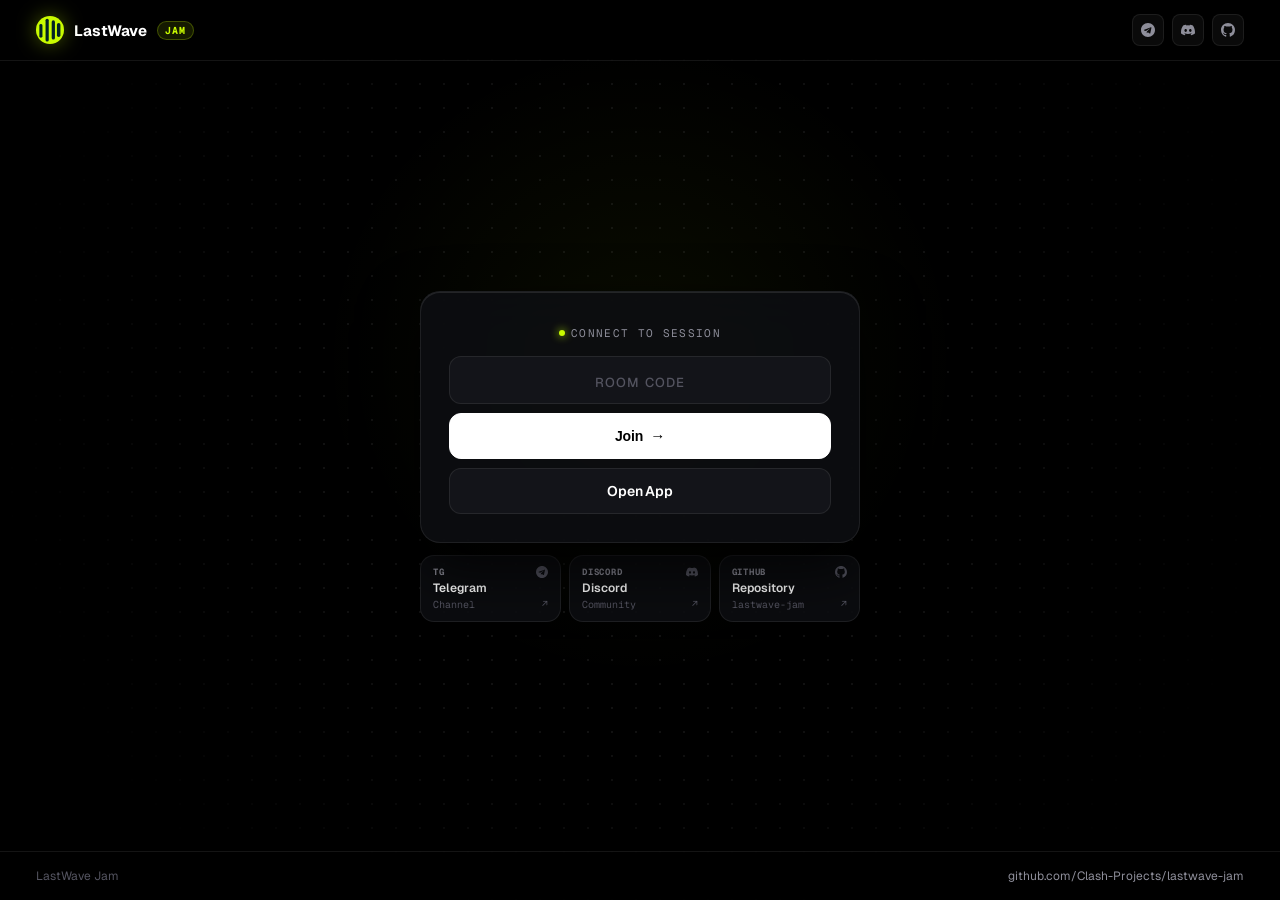
==== web/index.html @ 69519746 "feat: initial release of LastWave Jam sync & chat server" ====
<!DOCTYPE html>
<html lang="en">
<head>
  <meta charset="UTF-8">
  <meta name="viewport" content="width=device-width, initial-scale=1.0, viewport-fit=cover">
  <title>LastWave Jam</title>
  <link rel="preconnect" href="https://fonts.googleapis.com">
  <link rel="preconnect" href="https://fonts.gstatic.com" crossorigin>
  <link href="https://fonts.googleapis.com/css2?family=Geist+Mono:wght@500;600;700&family=Geist:wght@400;500;600;700&display=swap" rel="stylesheet">
  <style>
    :root {
      --bg: #000000;
      --card-bg: rgba(14, 15, 18, 0.85);
      --card-inner: rgba(22, 23, 28, 0.85);
      --border: rgba(255, 255, 255, 0.08);
      --border-hover: rgba(255, 255, 255, 0.24);
      --text: #ffffff;
      --text-muted: #8e8e9a;
      --text-sub: #545460;
      --accent-lime: #C9FB00;
      --accent-lime-dark: #012226;
      --font-sans: 'Geist', -apple-system, BlinkMacSystemFont, 'Segoe UI', Roboto, sans-serif;
      --font-mono: 'Geist Mono', ui-monospace, monospace;
    }

    *, *::before, *::after {
      box-sizing: border-box;
      margin: 0;
      padding: 0;
    }

    html {
      width: 100%;
      height: 100%;
      background-color: var(--bg);
    }

    body {
      width: 100%;
      height: 100%;
      min-height: 100dvh;
      background-color: var(--bg);
      color: var(--text);
      font-family: var(--font-sans);
      -webkit-font-smoothing: antialiased;
      display: flex;
      flex-direction: column;
      justify-content: space-between;
      position: relative;
      overflow-x: hidden;
      overflow-y: auto;
    }

    /* Ambient background grid & glow */
    .bg-mesh {
      position: fixed;
      top: 40%;
      left: 50%;
      transform: translate(-50%, -50%);
      width: clamp(340px, 70vw, 750px);
      height: clamp(340px, 70vw, 750px);
      background: radial-gradient(circle, rgba(201, 251, 0, 0.05) 0%, transparent 60%);
      pointer-events: none;
      z-index: 0;
    }

    .bg-grid {
      position: fixed;
      inset: 0;
      background-image: radial-gradient(rgba(255, 255, 255, 0.065) 1px, transparent 1px);
      background-size: 24px 24px;
      mask-image: radial-gradient(circle at 50% 45%, black 40%, transparent 80%);
      pointer-events: none;
      z-index: 0;
    }

    /* Full-Bleed Edge-to-Edge Navbar */
    .navbar-bleed {
      width: 100%;
      border-bottom: 1px solid var(--border);
      position: relative;
      z-index: 20;
      background: rgba(0, 0, 0, 0.6);
      backdrop-filter: blur(12px);
      -webkit-backdrop-filter: blur(12px);
      flex-shrink: 0;
    }

    .navbar-inner {
      width: 100%;
      max-width: 1280px;
      margin: 0 auto;
      height: 60px;
      padding: 0 clamp(16px, 4vw, 36px);
      display: flex;
      align-items: center;
      justify-content: space-between;
    }

    .nav-brand {
      display: flex;
      align-items: center;
      gap: 10px;
      text-decoration: none;
      color: #ffffff;
      user-select: none;
    }

    .brand-logo {
      width: 28px;
      height: 28px;
      display: block;
      filter: drop-shadow(0 0 10px rgba(201, 251, 0, 0.35));
    }

    .brand-title {
      font-size: 15px;
      font-weight: 700;
      letter-spacing: -0.01em;
      color: #ffffff;
    }

    .brand-pill {
      font-family: var(--font-mono);
      font-size: 10px;
      font-weight: 700;
      letter-spacing: 0.1em;
      text-transform: uppercase;
      padding: 2px 7px;
      border-radius: 9999px;
      background: rgba(201, 251, 0, 0.1);
      border: 1px solid rgba(201, 251, 0, 0.25);
      color: var(--accent-lime);
    }

    .nav-socials {
      display: flex;
      align-items: center;
      gap: 8px;
    }

    .social-btn {
      width: 32px;
      height: 32px;
      border-radius: 8px;
      background: rgba(255, 255, 255, 0.04);
      border: 1px solid var(--border);
      color: var(--text-muted);
      display: flex;
      align-items: center;
      justify-content: center;
      text-decoration: none;
      transition: all 150ms ease;
    }

    .social-btn:hover {
      background: rgba(255, 255, 255, 0.1);
      border-color: var(--border-hover);
      color: #ffffff;
      transform: translateY(-1px);
    }

    .social-btn svg {
      width: 14px;
      height: 14px;
      fill: currentColor;
    }

    /* Main Stage (Centered between Navbar and Footer) */
    .stage {
      position: relative;
      z-index: 10;
      width: 100%;
      flex: 1;
      display: flex;
      flex-direction: column;
      align-items: center;
      justify-content: center;
      padding: clamp(16px, 3vh, 32px) clamp(16px, 4vw, 36px);
      min-height: 0;
    }

    .stage-box {
      width: 100%;
      max-width: 440px;
      display: flex;
      flex-direction: column;
      align-items: center;
      gap: 12px;
    }

    /* Main Interaction Card */
    .card {
      width: 100%;
      background: var(--card-bg);
      border: 1px solid var(--border);
      border-radius: 20px;
      padding: clamp(20px, 4vw, 28px);
      box-shadow: 
        0 24px 60px rgba(0, 0, 0, 0.8),
        inset 0 1px 0 rgba(255, 255, 255, 0.1);
      backdrop-filter: blur(24px);
      -webkit-backdrop-filter: blur(24px);
      display: flex;
      flex-direction: column;
      align-items: center;
      text-align: center;
      animation: appear 180ms cubic-bezier(0.16, 1, 0.3, 1);
    }

    @keyframes appear {
      from { opacity: 0; transform: scale(0.98); }
      to { opacity: 1; transform: scale(1); }
    }

    .card-header-badge {
      display: inline-flex;
      align-items: center;
      gap: 6px;
      font-family: var(--font-mono);
      font-size: 11px;
      letter-spacing: 0.12em;
      text-transform: uppercase;
      color: var(--text-muted);
      margin-bottom: 16px;
    }

    .pulse-dot {
      width: 6px;
      height: 6px;
      border-radius: 50%;
      background: var(--accent-lime);
      box-shadow: 0 0 8px var(--accent-lime);
      animation: pulse 2s infinite ease-in-out;
    }

    @keyframes pulse {
      0%, 100% { opacity: 1; transform: scale(1); }
      50% { opacity: 0.4; transform: scale(0.8); }
    }

    /* Room Code Box */
    .code-box {
      width: 100%;
      background: var(--card-inner);
      border: 1px solid var(--border);
      border-radius: 14px;
      padding: 14px 18px;
      margin-bottom: 16px;
      display: flex;
      flex-direction: column;
      align-items: center;
      gap: 3px;
      cursor: pointer;
      user-select: none;
      transition: all 160ms cubic-bezier(0.16, 1, 0.3, 1);
    }

    .code-box:hover {
      border-color: var(--border-hover);
      background: rgba(30, 31, 38, 0.95);
      transform: translateY(-1px);
    }

    .code-box:active {
      transform: translateY(0);
    }

    .code-val {
      font-family: var(--font-mono);
      font-size: clamp(32px, 8vw, 40px);
      font-weight: 700;
      letter-spacing: 0.2em;
      color: #ffffff;
      padding-left: 0.2em;
      line-height: 1;
      text-shadow: 0 0 24px rgba(255, 255, 255, 0.25);
    }

    .code-hint {
      font-family: var(--font-mono);
      font-size: 11px;
      color: var(--text-sub);
      display: flex;
      align-items: center;
      gap: 4px;
      margin-top: 3px;
      transition: color 150ms ease;
    }

    .code-box:hover .code-hint {
      color: var(--text-muted);
    }

    /* Buttons */
    .btn-stack {
      width: 100%;
      display: flex;
      flex-direction: column;
      gap: 9px;
    }

    .btn {
      width: 100%;
      height: 46px;
      border-radius: 12px;
      font-size: 14px;
      font-weight: 600;
      letter-spacing: -0.01em;
      display: flex;
      align-items: center;
      justify-content: center;
      gap: 7px;
      text-decoration: none;
      cursor: pointer;
      border: 1px solid transparent;
      outline: none;
      transition: all 160ms cubic-bezier(0.16, 1, 0.3, 1);
    }

    .btn-primary {
      background: #ffffff;
      color: #000000;
      border-color: #ffffff;
    }

    .btn-primary:hover {
      background: #ebebeb;
      box-shadow: 0 6px 20px rgba(255, 255, 255, 0.16);
      transform: translateY(-1px);
    }

    .btn-primary:active {
      transform: translateY(0);
    }

    .btn-secondary {
      background: var(--card-inner);
      color: #ffffff;
      border-color: var(--border);
    }

    .btn-secondary:hover {
      border-color: var(--border-hover);
      background: rgba(30, 31, 38, 0.95);
    }

    /* Manual Input Form */
    .input-code {
      width: 100%;
      height: 48px;
      background: var(--card-inner);
      border: 1px solid var(--border);
      border-radius: 12px;
      color: #ffffff;
      font-family: var(--font-mono);
      font-size: 20px;
      font-weight: 700;
      letter-spacing: 0.18em;
      text-align: center;
      text-transform: uppercase;
      outline: none;
      transition: all 160ms ease;
    }

    .input-code:focus {
      border-color: #ffffff;
      box-shadow: 0 0 0 1px #ffffff;
    }

    .input-code::placeholder {
      font-family: var(--font-sans);
      font-size: 13px;
      font-weight: 500;
      letter-spacing: 0.08em;
      color: var(--text-sub);
      text-transform: uppercase;
    }

    /* Community Dock (Matching exact 440px width) */
    .community-dock {
      width: 100%;
      display: grid;
      grid-template-columns: repeat(3, 1fr);
      gap: 8px;
    }

    .dock-card {
      background: var(--card-bg);
      border: 1px solid var(--border);
      border-radius: 14px;
      padding: 10px 12px;
      display: flex;
      flex-direction: column;
      gap: 2px;
      text-decoration: none;
      color: inherit;
      transition: all 160ms cubic-bezier(0.16, 1, 0.3, 1);
    }

    .dock-card:hover {
      border-color: var(--border-hover);
      background: rgba(22, 23, 28, 0.95);
      transform: translateY(-1px);
    }

    .dock-top {
      display: flex;
      align-items: center;
      justify-content: space-between;
    }

    .dock-tag {
      font-family: var(--font-mono);
      font-size: 9px;
      font-weight: 700;
      letter-spacing: 0.08em;
      color: var(--text-muted);
      text-transform: uppercase;
    }

    .dock-icon {
      width: 12px;
      height: 12px;
      fill: var(--text-sub);
      transition: fill 150ms ease;
    }

    .dock-card:hover .dock-icon {
      fill: #ffffff;
    }

    .dock-label {
      font-size: 12px;
      font-weight: 600;
      color: #ffffff;
      white-space: nowrap;
      overflow: hidden;
      text-overflow: ellipsis;
    }

    .dock-sub {
      font-family: var(--font-mono);
      font-size: 10px;
      color: var(--text-sub);
      display: flex;
      align-items: center;
      justify-content: space-between;
    }

    .dock-card:hover .dock-sub {
      color: var(--text-muted);
    }

    /* Full-Bleed Edge-to-Edge Footer */
    .footer-bleed {
      width: 100%;
      border-top: 1px solid var(--border);
      position: relative;
      z-index: 20;
      background: rgba(0, 0, 0, 0.6);
      backdrop-filter: blur(12px);
      -webkit-backdrop-filter: blur(12px);
      flex-shrink: 0;
    }

    .footer-inner {
      width: 100%;
      max-width: 1280px;
      margin: 0 auto;
      height: 48px;
      padding: 0 clamp(16px, 4vw, 36px);
      display: flex;
      align-items: center;
      justify-content: space-between;
      font-size: 12px;
      color: var(--text-sub);
    }

    .footer-inner a {
      color: var(--text-muted);
      text-decoration: none;
      transition: color 150ms ease;
    }

    .footer-inner a:hover {
      color: #ffffff;
    }

    /* Minimalist Toast */
    .toast {
      position: fixed;
      bottom: clamp(16px, 4vh, 28px);
      left: 50%;
      transform: translateX(-50%);
      background: #ffffff;
      color: #000000;
      font-size: 13px;
      font-weight: 600;
      padding: 8px 18px;
      border-radius: 9999px;
      box-shadow: 0 10px 30px rgba(0, 0, 0, 0.85);
      z-index: 100;
      pointer-events: none;
      transition: opacity 160ms ease, transform 160ms ease;
    }

    .toast.hidden {
      opacity: 0;
      transform: translate(-50%, 8px);
    }

    .hidden {
      display: none !important;
    }

    @media (max-width: 440px) {
      .navbar-inner, .footer-inner {
        padding: 0 14px;
      }
      .stage {
        padding: 16px 12px;
      }
      .dock-sub span:first-child {
        display: none;
      }
    }
  </style>
</head>
<body>
  <div class="bg-mesh"></div>
  <div class="bg-grid"></div>

  <!-- Full-bleed Edge-to-Edge Navbar -->
  <header class="navbar-bleed">
    <div class="navbar-inner">
      <a href="/" class="nav-brand">
        <svg class="brand-logo" viewBox="0 0 108 108" fill="none" xmlns="http://www.w3.org/2000/svg">
          <circle cx="54" cy="54" r="54" fill="#C9FB00"/>
          <path fill="#012226" d="M12.92,36.47 A5.99,5.99 0 0 1 24.89,36.47 L24.89,78.39 A5.99,5.99 0 0 1 12.92,78.39 Z" />
          <path fill="#012226" d="M36.86,16.58 A6.14,6.14 0 0 1 49.15,16.58 L49.15,92.58 A6.14,6.14 0 0 1 36.86,92.58 Z" />
          <path fill="#012226" d="M60.54,23.12 A6.25,6.25 0 0 1 73.04,23.12 L73.04,84.82 A6.25,6.25 0 0 1 60.54,84.82 Z" />
          <path fill="#012226" d="M80.74,33.72 A6.72,6.72 0 0 1 94.18,33.72 L94.18,74.17 A6.72,6.72 0 0 1 80.74,74.17 Z" />
        </svg>
        <span class="brand-title">LastWave</span>
        <span class="brand-pill">JAM</span>
      </a>

      <div class="nav-socials">
        <a 
          href="https://t.me/clashprojects" 
          target="_blank" 
          rel="noopener noreferrer" 
          class="social-btn" 
          title="Telegram Channel"
        >
          <svg viewBox="0 0 24 24">
            <path d="M12 0C5.373 0 0 5.373 0 12s5.373 12 12 12 12-5.373 12-12S18.627 0 12 0zm5.894 8.221l-1.97 9.28c-.145.658-.537.818-1.084.508l-3-2.21-1.446 1.394c-.16.16-.295.295-.605.295l.213-3.053 5.56-5.023c.242-.213-.054-.333-.373-.121l-6.871 4.326-2.962-.924c-.643-.204-.657-.643.136-.953l11.57-4.461c.537-.194 1.006.131.832.942z"/>
          </svg>
        </a>

        <a 
          href="https://discord.gg/TMCEPSUNk2" 
          target="_blank" 
          rel="noopener noreferrer" 
          class="social-btn" 
          title="Discord Community"
        >
          <svg viewBox="0 0 24 24">
            <path d="M20.317 4.37a19.791 19.791 0 0 0-4.885-1.515.074.074 0 0 0-.079.037c-.21.375-.444.864-.608 1.25a18.27 18.27 0 0 0-5.487 0 12.64 12.64 0 0 0-.617-1.25.077.077 0 0 0-.079-.037A19.736 19.736 0 0 0 3.677 4.37a.07.07 0 0 0-.032.027C.533 9.046-.32 13.58.099 18.057a.082.082 0 0 0 .031.057 19.9 19.9 0 0 0 5.993 3.03.078.078 0 0 0 .084-.028c.462-.63.874-1.295 1.226-1.994.021-.041.001-.09-.041-.106a13.107 13.107 0 0 1-1.872-.892.077.077 0 0 1-.008-.128 10.2 10.2 0 0 0 .372-.292.074.074 0 0 1 .077-.01c3.929 1.793 8.18 1.793 12.061 0a.074.074 0 0 1 .078.01c.12.098.246.198.373.292a.077.077 0 0 1-.006.127 12.299 12.299 0 0 1-1.873.894.077.077 0 0 0-.041.107c.36.698.772 1.362 1.225 1.993a.076.076 0 0 0 .084.028 19.839 19.839 0 0 0 6.002-3.03.077.077 0 0 0 .032-.054c.5-5.177-.838-9.674-3.549-13.66a.061.061 0 0 0-.031-.028zM8.02 15.33c-1.183 0-2.157-1.085-2.157-2.419 0-1.333.956-2.419 2.157-2.419 1.21 0 2.176 1.096 2.157 2.42 0 1.333-.956 2.418-2.157 2.418zm7.975 0c-1.183 0-2.157-1.085-2.157-2.419 0-1.333.955-2.419 2.157-2.419 1.21 0 2.176 1.096 2.157 2.42 0 1.333-.946 2.418-2.157 2.418z"/>
          </svg>
        </a>

        <a 
          href="https://github.com/Clash-Projects/lastwave-jam" 
          target="_blank" 
          rel="noopener noreferrer" 
          class="social-btn" 
          title="GitHub Repository"
        >
          <svg viewBox="0 0 24 24">
            <path d="M12 0C5.37 0 0 5.37 0 12c0 5.31 3.435 9.795 8.205 11.385.6.105.825-.255.825-.57 0-.285-.015-1.23-.015-2.235-3.015.555-3.795-.735-4.035-1.41-.135-.345-.72-1.41-1.23-1.695-.42-.225-1.02-.78-.015-.795.945-.015 1.62.87 1.845 1.23 1.08 1.815 2.805 1.305 3.495.99.105-.78.42-1.305.765-1.605-2.67-.3-5.46-1.335-5.46-5.925 0-1.305.465-2.385 1.23-3.225-.12-.3-.54-1.53.12-3.18 0 0 1.005-.315 3.3 1.23.96-.27 1.98-.405 3-.405s2.04.135 3 .405c2.295-1.56 3.3-1.23 3.3-1.23.66 1.65.24 2.88.12 3.18.765.84 1.23 1.905 1.23 3.225 0 4.605-2.805 5.625-5.475 5.925.435.375.81 1.095.81 2.22 0 1.605-.015 2.895-.015 3.3 0 .315.225.69.825.57A12.02 12.02 0 0024 12c0-6.63-5.37-12-12-12z"/>
          </svg>
        </a>
      </div>
    </div>
  </header>

  <!-- Centered Stage Box -->
  <main class="stage">
    <div class="stage-box">
      <!-- Interaction Card -->
      <div class="card">
        <!-- State 1: Invite with Room Code (?code=...) -->
        <div id="invite-view" class="hidden" style="width: 100%;">
          <div class="card-header-badge">
            <span class="pulse-dot"></span>
            <span>SESSION INVITE</span>
          </div>

          <div class="code-box" id="copy-code-btn" role="button" tabindex="0" title="Click to copy code">
            <span id="room-code-display" class="code-val">------</span>
            <span id="copy-hint" class="code-hint">Click to copy code</span>
          </div>

          <div class="btn-stack">
            <a id="btn-join-app" href="#" class="btn btn-primary">
              <span>Join in App</span>
              <span style="font-size: 15px;">↗</span>
            </a>
            <button id="btn-copy-link" type="button" class="btn btn-secondary">
              <span>Copy Link</span>
            </button>
          </div>
        </div>

        <!-- State 2: Normal View without Code -->
        <div id="normal-view" class="hidden" style="width: 100%;">
          <div class="card-header-badge">
            <span class="pulse-dot"></span>
            <span>CONNECT TO SESSION</span>
          </div>

          <form id="code-form" class="btn-stack">
            <input 
              type="text" 
              id="code-input" 
              class="input-code" 
              placeholder="ROOM CODE" 
              maxlength="6" 
              autocomplete="off" 
              spellcheck="false" 
              autofocus
            />
            <button type="submit" class="btn btn-primary">
              <span>Join</span>
              <span style="font-size: 15px;">→</span>
            </button>
            <a href="lastwave://jam" class="btn btn-secondary">
              <span>Open App</span>
            </a>
          </form>
        </div>
      </div>

      <!-- Community Dock -->
      <div class="community-dock">
        <!-- Telegram -->
        <a 
          href="https://t.me/clashprojects" 
          target="_blank" 
          rel="noopener noreferrer" 
          class="dock-card"
        >
          <div class="dock-top">
            <span class="dock-tag">TG</span>
            <svg class="dock-icon" viewBox="0 0 24 24">
              <path d="M12 0C5.373 0 0 5.373 0 12s5.373 12 12 12 12-5.373 12-12S18.627 0 12 0zm5.894 8.221l-1.97 9.28c-.145.658-.537.818-1.084.508l-3-2.21-1.446 1.394c-.16.16-.295.295-.605.295l.213-3.053 5.56-5.023c.242-.213-.054-.333-.373-.121l-6.871 4.326-2.962-.924c-.643-.204-.657-.643.136-.953l11.57-4.461c.537-.194 1.006.131.832.942z"/>
            </svg>
          </div>
          <span class="dock-label">Telegram</span>
          <div class="dock-sub">
            <span>Channel</span>
            <span>↗</span>
          </div>
        </a>

        <!-- Discord -->
        <a 
          href="https://discord.gg/TMCEPSUNk2" 
          target="_blank" 
          rel="noopener noreferrer" 
          class="dock-card"
        >
          <div class="dock-top">
            <span class="dock-tag">DISCORD</span>
            <svg class="dock-icon" viewBox="0 0 24 24">
              <path d="M20.317 4.37a19.791 19.791 0 0 0-4.885-1.515.074.074 0 0 0-.079.037c-.21.375-.444.864-.608 1.25a18.27 18.27 0 0 0-5.487 0 12.64 12.64 0 0 0-.617-1.25.077.077 0 0 0-.079-.037A19.736 19.736 0 0 0 3.677 4.37a.07.07 0 0 0-.032.027C.533 9.046-.32 13.58.099 18.057a.082.082 0 0 0 .031.057 19.9 19.9 0 0 0 5.993 3.03.078.078 0 0 0 .084-.028c.462-.63.874-1.295 1.226-1.994.021-.041.001-.09-.041-.106a13.107 13.107 0 0 1-1.872-.892.077.077 0 0 1-.008-.128 10.2 10.2 0 0 0 .372-.292.074.074 0 0 1 .077-.01c3.929 1.793 8.18 1.793 12.061 0a.074.074 0 0 1 .078.01c.12.098.246.198.373.292a.077.077 0 0 1-.006.127 12.299 12.299 0 0 1-1.873.894.077.077 0 0 0-.041.107c.36.698.772 1.362 1.225 1.993a.076.076 0 0 0 .084.028 19.839 19.839 0 0 0 6.002-3.03.077.077 0 0 0 .032-.054c.5-5.177-.838-9.674-3.549-13.66a.061.061 0 0 0-.031-.028zM8.02 15.33c-1.183 0-2.157-1.085-2.157-2.419 0-1.333.956-2.419 2.157-2.419 1.21 0 2.176 1.096 2.157 2.42 0 1.333-.956 2.418-2.157 2.418zm7.975 0c-1.183 0-2.157-1.085-2.157-2.419 0-1.333.955-2.419 2.157-2.419 1.21 0 2.176 1.096 2.157 2.42 0 1.333-.946 2.418-2.157 2.418z"/>
            </svg>
          </div>
          <span class="dock-label">Discord</span>
          <div class="dock-sub">
            <span>Community</span>
            <span>↗</span>
          </div>
        </a>

        <!-- GitHub -->
        <a 
          href="https://github.com/Clash-Projects/lastwave-jam" 
          target="_blank" 
          rel="noopener noreferrer" 
          class="dock-card"
        >
          <div class="dock-top">
            <span class="dock-tag">GITHUB</span>
            <svg class="dock-icon" viewBox="0 0 24 24">
              <path d="M12 0C5.37 0 0 5.37 0 12c0 5.31 3.435 9.795 8.205 11.385.6.105.825-.255.825-.57 0-.285-.015-1.23-.015-2.235-3.015.555-3.795-.735-4.035-1.41-.135-.345-.72-1.41-1.23-1.695-.42-.225-1.02-.78-.015-.795.945-.015 1.62.87 1.845 1.23 1.08 1.815 2.805 1.305 3.495.99.105-.78.42-1.305.765-1.605-2.67-.3-5.46-1.335-5.46-5.925 0-1.305.465-2.385 1.23-3.225-.12-.3-.54-1.53.12-3.18 0 0 1.005-.315 3.3 1.23.96-.27 1.98-.405 3-.405s2.04.135 3 .405c2.295-1.56 3.3-1.23 3.3-1.23.66 1.65.24 2.88.12 3.18.765.84 1.23 1.905 1.23 3.225 0 4.605-2.805 5.625-5.475 5.925.435.375.81 1.095.81 2.22 0 1.605-.015 2.895-.015 3.3 0 .315.225.69.825.57A12.02 12.02 0 0024 12c0-6.63-5.37-12-12-12z"/>
            </svg>
          </div>
          <span class="dock-label">Repository</span>
          <div class="dock-sub">
            <span>lastwave-jam</span>
            <span>↗</span>
          </div>
        </a>
      </div>
    </div>
  </main>

  <!-- Full-bleed Edge-to-Edge Footer -->
  <footer class="footer-bleed">
    <div class="footer-inner">
      <span>LastWave Jam</span>
      <a href="https://github.com/Clash-Projects/lastwave-jam" target="_blank" rel="noopener noreferrer">github.com/Clash-Projects/lastwave-jam</a>
    </div>
  </footer>

  <div id="toast" class="toast hidden">Copied</div>

  <script>
    (function () {
      'use strict';

      const urlParams = new URLSearchParams(window.location.search);
      const code = (urlParams.get('code') || urlParams.get('room') || '').trim().toUpperCase();

      const inviteView = document.getElementById('invite-view');
      const normalView = document.getElementById('normal-view');
      const roomCodeDisplay = document.getElementById('room-code-display');
      const copyHint = document.getElementById('copy-hint');
      const copyCodeBtn = document.getElementById('copy-code-btn');
      const btnJoinApp = document.getElementById('btn-join-app');
      const btnCopyLink = document.getElementById('btn-copy-link');

      const codeForm = document.getElementById('code-form');
      const codeInput = document.getElementById('code-input');
      const toast = document.getElementById('toast');

      if (code.length > 0) {
        roomCodeDisplay.textContent = code;
        btnJoinApp.href = `lastwave://jam?code=${encodeURIComponent(code)}`;

        btnJoinApp.onclick = function () {
          navigator.clipboard.writeText(code).catch(function () {});
          showToast('Opening LastWave...');
        };

        copyCodeBtn.onclick = function () {
          copyText(code, 'Code copied');
          copyHint.textContent = '✓ Copied';
          setTimeout(function () {
            copyHint.textContent = 'Click to copy code';
          }, 2000);
        };

        btnCopyLink.onclick = function () {
          const link = window.location.origin + window.location.pathname + '?code=' + encodeURIComponent(code);
          copyText(link, 'Link copied');
        };

        inviteView.classList.remove('hidden');
        normalView.classList.add('hidden');
      } else {
        codeInput.addEventListener('input', function (e) {
          e.target.value = e.target.value.toUpperCase().replace(/[^A-Z0-9]/g, '');
        });

        codeForm.onsubmit = function (e) {
          e.preventDefault();
          const val = codeInput.value.trim().toUpperCase();
          if (val.length > 0) {
            window.location.search = '?code=' + encodeURIComponent(val);
          }
        };

        inviteView.classList.add('hidden');
        normalView.classList.remove('hidden');
      }

      function copyText(val, msg) {
        if (navigator.clipboard && navigator.clipboard.writeText) {
          navigator.clipboard.writeText(val).then(function () {
            showToast(msg);
          }).catch(function () {
            fallbackCopy(val, msg);
          });
        } else {
          fallbackCopy(val, msg);
        }
      }

      function fallbackCopy(text, msg) {
        const textarea = document.createElement('textarea');
        textarea.value = text;
        textarea.style.position = 'fixed';
        textarea.style.opacity = '0';
        document.body.appendChild(textarea);
        textarea.focus();
        textarea.select();
        try {
          document.execCommand('copy');
          showToast(msg);
        } catch (e) {
          showToast(text);
        }
        document.body.removeChild(textarea);
      }

      let toastTimer = null;
      function showToast(msg) {
        clearTimeout(toastTimer);
        toast.textContent = msg;
        toast.classList.remove('hidden');
        toastTimer = setTimeout(function () {
          toast.classList.add('hidden');
        }, 1800);
      }
    })();
  </script>
</body>
</html>
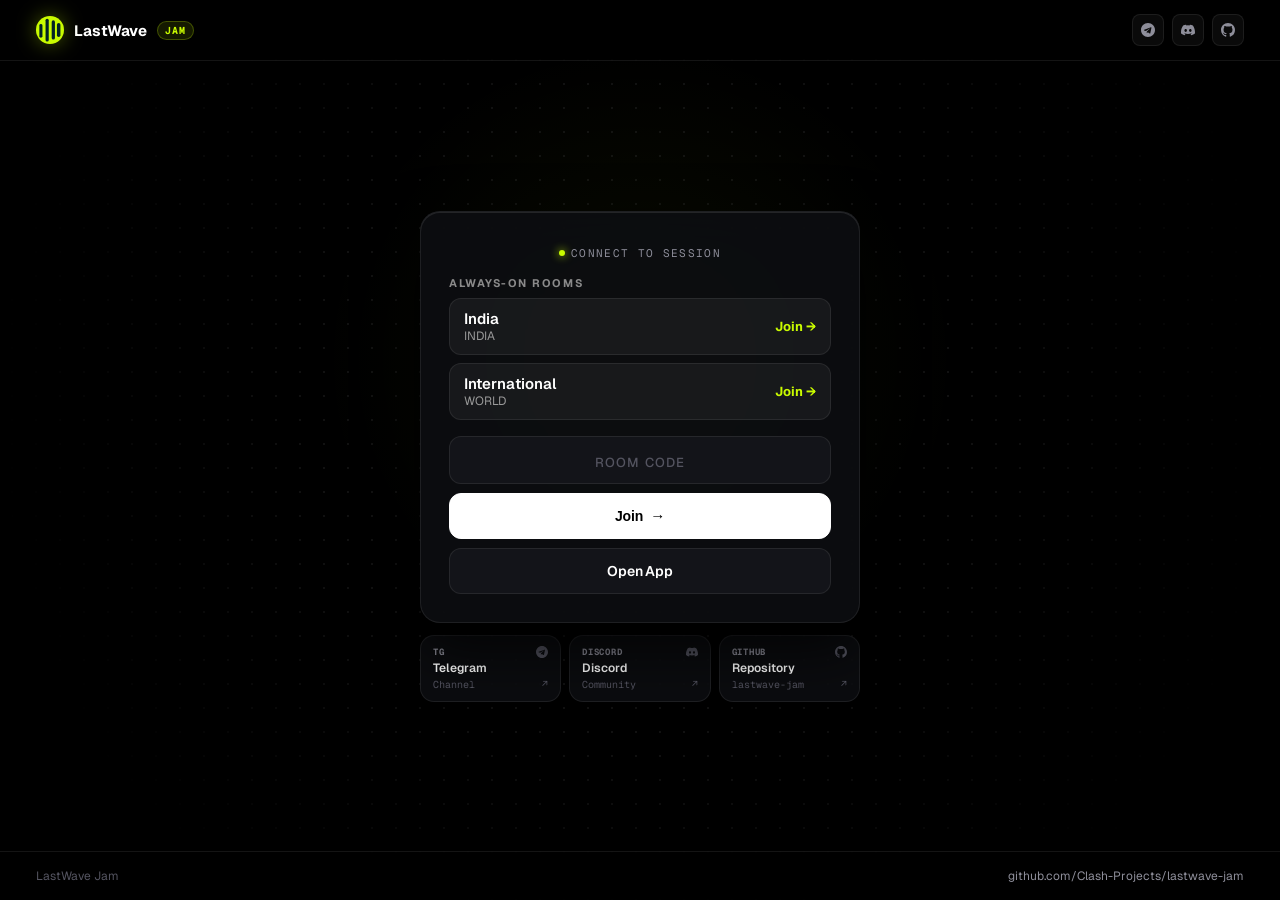
==== commit dc2ba53a: "Always-on rooms, cooldown, co-hosts, shared queue, replies, link previews - Permanent rooms INDIA ("" ====
--- a/web/index.html
+++ b/web/index.html
@@ -4,6 +4,7 @@
   <meta charset="UTF-8">
   <meta name="viewport" content="width=device-width, initial-scale=1.0, viewport-fit=cover">
   <title>LastWave Jam</title>
+  <!--LW_META-->
   <link rel="preconnect" href="https://fonts.googleapis.com">
   <link rel="preconnect" href="https://fonts.gstatic.com" crossorigin>
   <link href="https://fonts.googleapis.com/css2?family=Geist+Mono:wght@500;600;700&family=Geist:wght@400;500;600;700&display=swap" rel="stylesheet">
@@ -300,6 +301,20 @@
       gap: 9px;
     }
 
+    .stations { width: 100%; display: flex; flex-direction: column; gap: 8px; margin-bottom: 16px; }
+    .stations-label { font-size: 11px; font-weight: 700; letter-spacing: 0.14em; color: #8a8a8a; text-align: left; }
+    .station {
+      display: flex; align-items: center; justify-content: space-between; gap: 12px;
+      padding: 10px 14px; border-radius: 12px; text-decoration: none; text-align: left;
+      color: inherit; background: rgba(255,255,255,0.05); border: 1px solid var(--border);
+      transition: background 160ms;
+    }
+    .station:hover { background: rgba(255,255,255,0.09); }
+    .station-name { font-size: 15px; font-weight: 600; }
+    .station-meta { font-size: 12px; color: #9a9a9a; }
+    .station-join { font-size: 13px; font-weight: 700; color: var(--accent-lime); }
+    .room-title { margin-top: 8px; font-size: 14px; font-weight: 600; color: var(--accent-lime); }
+
     .btn {
       width: 100%;
       height: 46px;
@@ -602,6 +617,7 @@
             <span id="room-code-display" class="code-val">------</span>
             <span id="copy-hint" class="code-hint">Click to copy code</span>
           </div>
+          <div id="room-title" class="room-title hidden"></div>
 
           <div class="btn-stack">
             <a id="btn-join-app" href="#" class="btn btn-primary">
@@ -619,6 +635,10 @@
           <div class="card-header-badge">
             <span class="pulse-dot"></span>
             <span>CONNECT TO SESSION</span>
+          </div>
+
+          <div class="stations" id="stations">
+            <span class="stations-label">ALWAYS-ON ROOMS</span>
           </div>
 
           <form id="code-form" class="btn-stack">
@@ -737,9 +757,81 @@
       const codeInput = document.getElementById('code-input');
       const toast = document.getElementById('toast');
 
+      // Always-on rooms (kept in sync with the server's PermanentRooms).
+      const STATIONS = [
+        { code: 'INDIA', name: 'India' },
+        { code: 'WORLD', name: 'International' }
+      ];
+      const ROOMS_URLS = ['/rooms', 'https://jam.clashprojects.qd.je/rooms'];
+
+      function loadCounts() {
+        const try1 = function (i) {
+          if (i >= ROOMS_URLS.length) return;
+          fetch(ROOMS_URLS[i])
+            .then(function (r) { if (!r.ok) throw new Error('bad'); return r.json(); })
+            .then(function (data) {
+              const counts = {};
+              (data.rooms || []).forEach(function (r) { counts[r.code] = r.participants; });
+              STATIONS.forEach(function (s) {
+                const el = document.getElementById('count-' + s.code);
+                if (el && counts[s.code] !== undefined) {
+                  el.textContent = counts[s.code] + ' listening';
+                }
+              });
+            })
+            .catch(function () { try1(i + 1); });
+        };
+        try1(0);
+      }
+
+      function renderStations() {
+        const box = document.getElementById('stations');
+        if (!box) return;
+        STATIONS.forEach(function (s) {
+          const a = document.createElement('a');
+          a.className = 'station';
+          a.href = '?code=' + encodeURIComponent(s.code);
+          const left = document.createElement('div');
+          const name = document.createElement('div');
+          name.className = 'station-name';
+          name.textContent = s.name;
+          const meta = document.createElement('div');
+          meta.className = 'station-meta';
+          meta.id = 'count-' + s.code;
+          meta.textContent = s.code;
+          left.appendChild(name);
+          left.appendChild(meta);
+          const join = document.createElement('span');
+          join.className = 'station-join';
+          join.textContent = 'Join →';
+          a.appendChild(left);
+          a.appendChild(join);
+          box.appendChild(a);
+        });
+        loadCounts();
+        setInterval(loadCounts, 15000);
+      }
+
       if (code.length > 0) {
+        const station = STATIONS.find(function (s) { return s.code === code; });
+        if (station) {
+          const title = document.getElementById('room-title');
+          title.textContent = station.name + ' · always-on room';
+          title.classList.remove('hidden');
+        }
         roomCodeDisplay.textContent = code;
-        btnJoinApp.href = `lastwave://jam?code=${encodeURIComponent(code)}`;
+        // Opens whichever LastWave is installed: the desktop app registers
+        // lastwave:// on Windows; Android uses an intent link so Chrome hands
+        // it straight to the app.
+        const enc = encodeURIComponent(code);
+        const isAndroid = /Android/i.test(navigator.userAgent);
+        const appLink = isAndroid
+          ? 'intent://jam?code=' + enc + '#Intent;scheme=lastwave;package=com.lastwave.app;end'
+          : 'lastwave://jam?code=' + enc;
+        btnJoinApp.href = appLink;
+        // Try once automatically; if the app is missing nothing happens and
+        // the buttons below still work.
+        setTimeout(function () { window.location.href = appLink; }, 350);
 
         btnJoinApp.onclick = function () {
           navigator.clipboard.writeText(code).catch(function () {});
@@ -774,6 +866,7 @@
           }
         };
 
+        renderStations();
         inviteView.classList.add('hidden');
         normalView.classList.remove('hidden');
       }
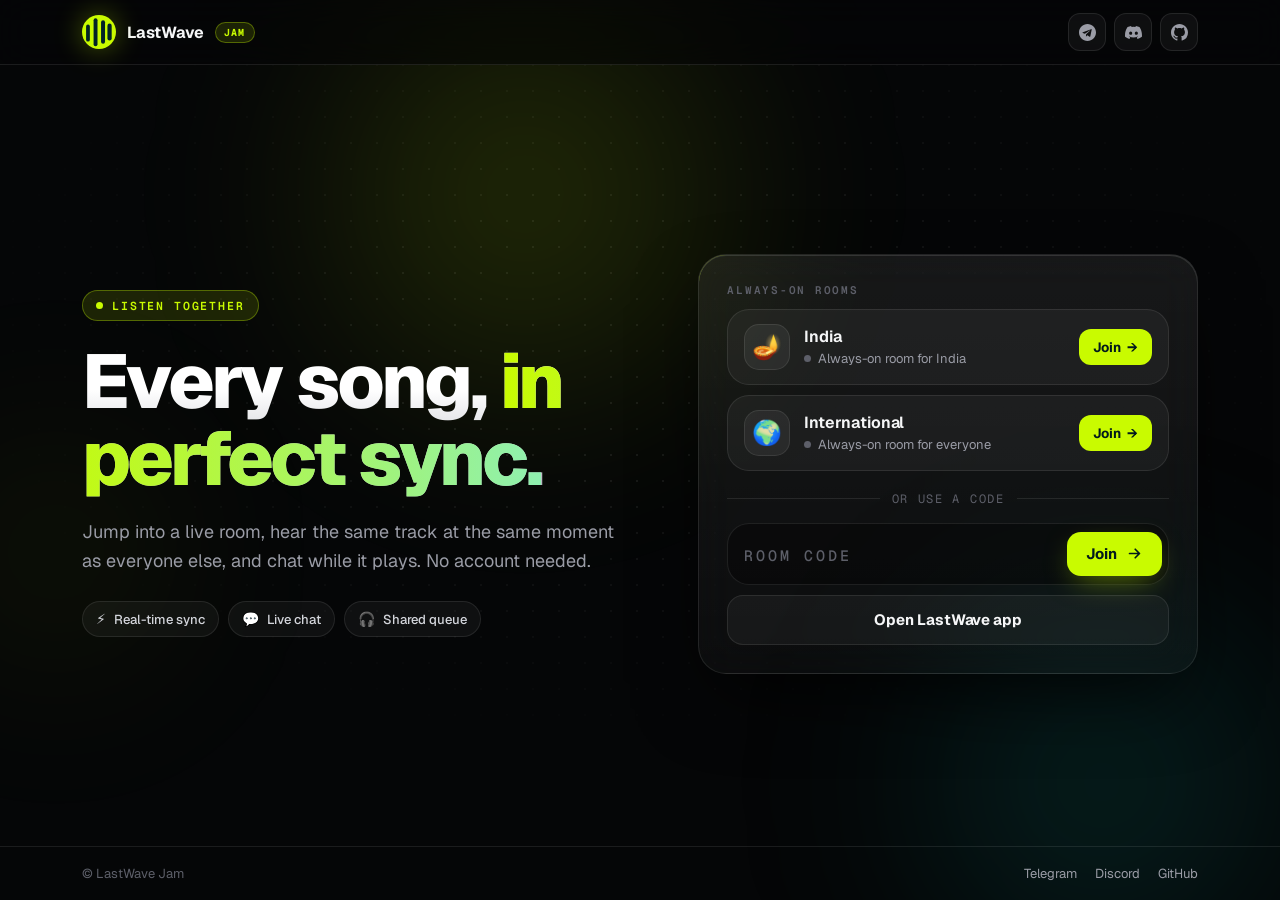
==== commit c44ebe70: "Redesign invite/home web page: responsive layout, animated background, live room cards, code tiles -" ====
--- a/web/index.html
+++ b/web/index.html
@@ -5,909 +5,583 @@
   <meta name="viewport" content="width=device-width, initial-scale=1.0, viewport-fit=cover">
   <title>LastWave Jam</title>
   <!--LW_META-->
+  <link rel="icon" href="data:image/svg+xml,%3Csvg xmlns='http://www.w3.org/2000/svg' viewBox='0 0 1024 1024'%3E%3Ccircle cx='512' cy='512' r='512' fill='%23C9FB00'/%3E%3Cg fill='%23012226'%3E%3Crect x='123' y='288' width='114' height='512' rx='57'/%3E%3Crect x='349' y='98' width='118' height='840' rx='59'/%3E%3Crect x='574' y='160' width='120' height='704' rx='60'/%3E%3Crect x='766' y='256' width='128' height='512' rx='64'/%3E%3C/g%3E%3C/svg%3E">
   <link rel="preconnect" href="https://fonts.googleapis.com">
   <link rel="preconnect" href="https://fonts.gstatic.com" crossorigin>
-  <link href="https://fonts.googleapis.com/css2?family=Geist+Mono:wght@500;600;700&family=Geist:wght@400;500;600;700&display=swap" rel="stylesheet">
+  <link href="https://fonts.googleapis.com/css2?family=Geist+Mono:wght@500;600;700&family=Geist:wght@400;500;600;700;800&display=swap" rel="stylesheet">
   <style>
     :root {
-      --bg: #000000;
-      --card-bg: rgba(14, 15, 18, 0.85);
-      --card-inner: rgba(22, 23, 28, 0.85);
-      --border: rgba(255, 255, 255, 0.08);
-      --border-hover: rgba(255, 255, 255, 0.24);
-      --text: #ffffff;
-      --text-muted: #8e8e9a;
-      --text-sub: #545460;
-      --accent-lime: #C9FB00;
-      --accent-lime-dark: #012226;
-      --font-sans: 'Geist', -apple-system, BlinkMacSystemFont, 'Segoe UI', Roboto, sans-serif;
-      --font-mono: 'Geist Mono', ui-monospace, monospace;
-    }
-
-    *, *::before, *::after {
-      box-sizing: border-box;
-      margin: 0;
-      padding: 0;
-    }
-
-    html {
-      width: 100%;
-      height: 100%;
-      background-color: var(--bg);
-    }
-
+      --bg: #050607;
+      --surface: rgba(255, 255, 255, 0.045);
+      --surface-hi: rgba(255, 255, 255, 0.08);
+      --border: rgba(255, 255, 255, 0.09);
+      --border-hi: rgba(255, 255, 255, 0.2);
+      --text: #f5f6f7;
+      --muted: #9a9ca6;
+      --faint: #5d5f69;
+      --lime: #c9fb00;
+      --lime-soft: rgba(201, 251, 0, 0.12);
+      --lime-line: rgba(201, 251, 0, 0.32);
+      --teal: #0a7d78;
+      --ink: #021a1c;
+      --ok: #3ddc84;
+      --radius: 22px;
+      --sans: 'Geist', ui-sans-serif, system-ui, -apple-system, 'Segoe UI', Roboto, sans-serif;
+      --mono: 'Geist Mono', ui-monospace, SFMono-Regular, Menlo, monospace;
+      --ease: cubic-bezier(0.16, 1, 0.3, 1);
+    }
+
+    *, *::before, *::after { box-sizing: border-box; margin: 0; padding: 0; }
+    html { background: var(--bg); -webkit-text-size-adjust: 100%; scroll-behavior: smooth; }
     body {
-      width: 100%;
-      height: 100%;
+      min-height: 100vh;
       min-height: 100dvh;
-      background-color: var(--bg);
+      background: var(--bg);
       color: var(--text);
-      font-family: var(--font-sans);
+      font-family: var(--sans);
       -webkit-font-smoothing: antialiased;
       display: flex;
       flex-direction: column;
-      justify-content: space-between;
+      overflow-x: hidden;
       position: relative;
-      overflow-x: hidden;
-      overflow-y: auto;
-    }
-
-    /* Ambient background grid & glow */
-    .bg-mesh {
-      position: fixed;
-      top: 40%;
-      left: 50%;
-      transform: translate(-50%, -50%);
-      width: clamp(340px, 70vw, 750px);
-      height: clamp(340px, 70vw, 750px);
-      background: radial-gradient(circle, rgba(201, 251, 0, 0.05) 0%, transparent 60%);
-      pointer-events: none;
-      z-index: 0;
-    }
-
-    .bg-grid {
-      position: fixed;
-      inset: 0;
-      background-image: radial-gradient(rgba(255, 255, 255, 0.065) 1px, transparent 1px);
-      background-size: 24px 24px;
-      mask-image: radial-gradient(circle at 50% 45%, black 40%, transparent 80%);
-      pointer-events: none;
-      z-index: 0;
-    }
-
-    /* Full-Bleed Edge-to-Edge Navbar */
-    .navbar-bleed {
+    }
+    a { color: inherit; text-decoration: none; }
+    button, input { font: inherit; color: inherit; }
+    .hidden { display: none !important; }
+    :focus-visible { outline: 2px solid var(--lime); outline-offset: 3px; border-radius: 10px; }
+
+    /* ---------- Ambient background ---------- */
+    .ambient { position: fixed; inset: 0; z-index: 0; pointer-events: none; overflow: hidden; }
+    .ambient::before {
+      content: ''; position: absolute; inset: 0;
+      background-image: radial-gradient(rgba(255,255,255,0.07) 1px, transparent 1px);
+      background-size: 26px 26px;
+      -webkit-mask-image: radial-gradient(ellipse 70% 60% at 50% 38%, #000 25%, transparent 78%);
+      mask-image: radial-gradient(ellipse 70% 60% at 50% 38%, #000 25%, transparent 78%);
+    }
+    .blob { position: absolute; border-radius: 50%; filter: blur(90px); opacity: 0.55; will-change: transform; }
+    .blob.a { width: min(60vw, 640px); height: min(60vw, 640px); top: -14%; left: 50%; margin-left: -34%;
+      background: radial-gradient(circle, rgba(201,251,0,0.34), transparent 65%); animation: drift1 18s ease-in-out infinite alternate; }
+    .blob.b { width: min(55vw, 560px); height: min(55vw, 560px); bottom: -18%; right: -8%;
+      background: radial-gradient(circle, rgba(10,125,120,0.5), transparent 65%); animation: drift2 22s ease-in-out infinite alternate; }
+    .blob.c { width: min(40vw, 420px); height: min(40vw, 420px); top: 38%; left: -12%;
+      background: radial-gradient(circle, rgba(201,251,0,0.14), transparent 65%); animation: drift3 26s ease-in-out infinite alternate; }
+    @keyframes drift1 { to { transform: translate(8%, 12%) scale(1.15); } }
+    @keyframes drift2 { to { transform: translate(-10%, -8%) scale(1.1); } }
+    @keyframes drift3 { to { transform: translate(14%, -10%) scale(1.2); } }
+
+    /* ---------- Header ---------- */
+    .nav {
+      position: sticky; top: 0; z-index: 30;
+      background: rgba(5, 6, 7, 0.62);
+      -webkit-backdrop-filter: blur(16px) saturate(140%); backdrop-filter: blur(16px) saturate(140%);
+      border-bottom: 1px solid var(--border);
+      padding-top: env(safe-area-inset-top);
+    }
+    .nav-in {
+      max-width: 1180px; margin: 0 auto; height: 64px;
+      padding: 0 max(clamp(16px, 4vw, 32px), env(safe-area-inset-left));
+      display: flex; align-items: center; justify-content: space-between; gap: 12px;
+    }
+    .brand { display: flex; align-items: center; gap: 11px; min-width: 0; }
+    .logo { width: 34px; height: 34px; flex: none; filter: drop-shadow(0 0 14px rgba(201,251,0,0.35)); }
+    .logo .bar { transform-box: fill-box; transform-origin: 50% 50%; animation: eq 1.5s ease-in-out infinite; }
+    .logo .bar:nth-child(2) { animation-delay: -0.45s; }
+    .logo .bar:nth-child(3) { animation-delay: -0.9s; }
+    .logo .bar:nth-child(4) { animation-delay: -0.2s; }
+    @keyframes eq { 0%, 100% { transform: scaleY(1); } 50% { transform: scaleY(0.62); } }
+    .brand-name { font-weight: 700; font-size: 16px; letter-spacing: -0.015em; white-space: nowrap; }
+    .brand-pill {
+      font-family: var(--mono); font-size: 10px; font-weight: 700; letter-spacing: 0.12em;
+      padding: 3px 8px; border-radius: 99px; color: var(--lime); background: var(--lime-soft); border: 1px solid var(--lime-line);
+    }
+    .socials { display: flex; gap: 8px; }
+    .social {
+      width: 38px; height: 38px; display: grid; place-items: center; border-radius: 12px;
+      background: var(--surface); border: 1px solid var(--border); color: var(--muted);
+      transition: transform .25s var(--ease), background .2s, color .2s, border-color .2s;
+    }
+    .social:hover { transform: translateY(-2px); background: var(--surface-hi); color: var(--text); border-color: var(--border-hi); }
+    .social svg { width: 17px; height: 17px; fill: currentColor; }
+
+    /* ---------- Stage ---------- */
+    main {
+      position: relative; z-index: 1; flex: 1;
+      width: 100%; max-width: 1180px; margin: 0 auto;
+      padding: clamp(28px, 6vw, 72px) max(clamp(16px, 4vw, 32px), env(safe-area-inset-left)) clamp(28px, 5vw, 56px);
+      display: flex; align-items: center;
+    }
+    .layout {
       width: 100%;
-      border-bottom: 1px solid var(--border);
-      position: relative;
-      z-index: 20;
-      background: rgba(0, 0, 0, 0.6);
-      backdrop-filter: blur(12px);
-      -webkit-backdrop-filter: blur(12px);
-      flex-shrink: 0;
-    }
-
-    .navbar-inner {
-      width: 100%;
-      max-width: 1280px;
-      margin: 0 auto;
-      height: 60px;
-      padding: 0 clamp(16px, 4vw, 36px);
-      display: flex;
+      display: grid; gap: clamp(28px, 5vw, 64px);
+      grid-template-columns: 1fr;
       align-items: center;
-      justify-content: space-between;
-    }
-
-    .nav-brand {
-      display: flex;
-      align-items: center;
-      gap: 10px;
-      text-decoration: none;
-      color: #ffffff;
-      user-select: none;
-    }
-
-    .brand-logo {
-      width: 28px;
-      height: 28px;
-      display: block;
-      filter: drop-shadow(0 0 10px rgba(201, 251, 0, 0.35));
-    }
-
-    .brand-title {
-      font-size: 15px;
-      font-weight: 700;
-      letter-spacing: -0.01em;
-      color: #ffffff;
-    }
-
-    .brand-pill {
-      font-family: var(--font-mono);
-      font-size: 10px;
-      font-weight: 700;
-      letter-spacing: 0.1em;
-      text-transform: uppercase;
-      padding: 2px 7px;
-      border-radius: 9999px;
-      background: rgba(201, 251, 0, 0.1);
-      border: 1px solid rgba(201, 251, 0, 0.25);
-      color: var(--accent-lime);
-    }
-
-    .nav-socials {
-      display: flex;
-      align-items: center;
-      gap: 8px;
-    }
-
-    .social-btn {
-      width: 32px;
-      height: 32px;
-      border-radius: 8px;
-      background: rgba(255, 255, 255, 0.04);
+    }
+    @media (min-width: 940px) {
+      .layout.split { grid-template-columns: minmax(0, 1.05fr) minmax(0, 0.95fr); }
+    }
+
+    /* Hero copy */
+    .hero { text-align: center; }
+    @media (min-width: 940px) { .layout.split .hero { text-align: left; } }
+    .eyebrow {
+      display: inline-flex; align-items: center; gap: 9px;
+      font-family: var(--mono); font-size: 11.5px; font-weight: 600; letter-spacing: 0.16em; text-transform: uppercase;
+      color: var(--lime); padding: 7px 13px; border-radius: 99px; background: var(--lime-soft); border: 1px solid var(--lime-line);
+    }
+    .live-dot { width: 7px; height: 7px; border-radius: 50%; background: var(--lime); box-shadow: 0 0 0 0 rgba(201,251,0,0.6); animation: ping 2s infinite; }
+    @keyframes ping { 70% { box-shadow: 0 0 0 9px rgba(201,251,0,0); } 100% { box-shadow: 0 0 0 0 rgba(201,251,0,0); } }
+    h1 {
+      margin-top: 22px;
+      font-size: clamp(36px, 7.4vw, 76px); line-height: 1.02; letter-spacing: -0.04em; font-weight: 800;
+      background: linear-gradient(180deg, #fff 30%, #a9acb6); -webkit-background-clip: text; background-clip: text; color: transparent;
+      text-wrap: balance;
+    }
+    h1 em { font-style: normal; background: linear-gradient(90deg, var(--lime), #8ff0b0); -webkit-background-clip: text; background-clip: text; color: transparent; }
+    .lede { margin-top: 20px; font-size: clamp(15px, 2.2vw, 18px); line-height: 1.6; color: var(--muted); max-width: 46ch; text-wrap: pretty; margin-inline: auto; }
+    @media (min-width: 940px) { .layout.split .lede { margin-inline: 0; } }
+    .chips { margin-top: 26px; display: flex; flex-wrap: wrap; gap: 9px; justify-content: center; }
+    @media (min-width: 940px) { .layout.split .chips { justify-content: flex-start; } }
+    .chip {
+      display: inline-flex; align-items: center; gap: 8px; font-size: 13px; font-weight: 500; color: #d3d5db;
+      padding: 8px 13px; border-radius: 99px; background: var(--surface); border: 1px solid var(--border);
+    }
+    .chip i { font-style: normal; font-size: 14px; }
+
+    /* ---------- Card ---------- */
+    .card {
+      position: relative; width: 100%; max-width: 520px; margin-inline: auto;
+      padding: clamp(18px, 3.4vw, 28px);
+      border-radius: calc(var(--radius) + 6px);
+      background: linear-gradient(180deg, rgba(255,255,255,0.075), rgba(255,255,255,0.03));
       border: 1px solid var(--border);
-      color: var(--text-muted);
-      display: flex;
-      align-items: center;
-      justify-content: center;
-      text-decoration: none;
-      transition: all 150ms ease;
-    }
-
-    .social-btn:hover {
-      background: rgba(255, 255, 255, 0.1);
-      border-color: var(--border-hover);
-      color: #ffffff;
-      transform: translateY(-1px);
-    }
-
-    .social-btn svg {
-      width: 14px;
-      height: 14px;
-      fill: currentColor;
-    }
-
-    /* Main Stage (Centered between Navbar and Footer) */
-    .stage {
-      position: relative;
-      z-index: 10;
-      width: 100%;
-      flex: 1;
-      display: flex;
-      flex-direction: column;
-      align-items: center;
-      justify-content: center;
-      padding: clamp(16px, 3vh, 32px) clamp(16px, 4vw, 36px);
-      min-height: 0;
-    }
-
-    .stage-box {
-      width: 100%;
-      max-width: 440px;
-      display: flex;
-      flex-direction: column;
-      align-items: center;
-      gap: 12px;
-    }
-
-    /* Main Interaction Card */
-    .card {
-      width: 100%;
-      background: var(--card-bg);
-      border: 1px solid var(--border);
-      border-radius: 20px;
-      padding: clamp(20px, 4vw, 28px);
-      box-shadow: 
-        0 24px 60px rgba(0, 0, 0, 0.8),
-        inset 0 1px 0 rgba(255, 255, 255, 0.1);
-      backdrop-filter: blur(24px);
-      -webkit-backdrop-filter: blur(24px);
-      display: flex;
-      flex-direction: column;
-      align-items: center;
-      text-align: center;
-      animation: appear 180ms cubic-bezier(0.16, 1, 0.3, 1);
-    }
-
-    @keyframes appear {
-      from { opacity: 0; transform: scale(0.98); }
-      to { opacity: 1; transform: scale(1); }
-    }
-
-    .card-header-badge {
-      display: inline-flex;
-      align-items: center;
-      gap: 6px;
-      font-family: var(--font-mono);
-      font-size: 11px;
-      letter-spacing: 0.12em;
-      text-transform: uppercase;
-      color: var(--text-muted);
-      margin-bottom: 16px;
-    }
-
-    .pulse-dot {
-      width: 6px;
-      height: 6px;
-      border-radius: 50%;
-      background: var(--accent-lime);
-      box-shadow: 0 0 8px var(--accent-lime);
-      animation: pulse 2s infinite ease-in-out;
-    }
-
-    @keyframes pulse {
-      0%, 100% { opacity: 1; transform: scale(1); }
-      50% { opacity: 0.4; transform: scale(0.8); }
-    }
-
-    /* Room Code Box */
-    .code-box {
-      width: 100%;
-      background: var(--card-inner);
-      border: 1px solid var(--border);
-      border-radius: 14px;
-      padding: 14px 18px;
-      margin-bottom: 16px;
-      display: flex;
-      flex-direction: column;
-      align-items: center;
-      gap: 3px;
-      cursor: pointer;
-      user-select: none;
-      transition: all 160ms cubic-bezier(0.16, 1, 0.3, 1);
-    }
-
-    .code-box:hover {
-      border-color: var(--border-hover);
-      background: rgba(30, 31, 38, 0.95);
-      transform: translateY(-1px);
-    }
-
-    .code-box:active {
-      transform: translateY(0);
-    }
-
-    .code-val {
-      font-family: var(--font-mono);
-      font-size: clamp(32px, 8vw, 40px);
-      font-weight: 700;
-      letter-spacing: 0.2em;
-      color: #ffffff;
-      padding-left: 0.2em;
-      line-height: 1;
-      text-shadow: 0 0 24px rgba(255, 255, 255, 0.25);
-    }
-
-    .code-hint {
-      font-family: var(--font-mono);
-      font-size: 11px;
-      color: var(--text-sub);
-      display: flex;
-      align-items: center;
-      gap: 4px;
-      margin-top: 3px;
-      transition: color 150ms ease;
-    }
-
-    .code-box:hover .code-hint {
-      color: var(--text-muted);
-    }
-
-    /* Buttons */
-    .btn-stack {
-      width: 100%;
-      display: flex;
-      flex-direction: column;
-      gap: 9px;
-    }
-
-    .stations { width: 100%; display: flex; flex-direction: column; gap: 8px; margin-bottom: 16px; }
-    .stations-label { font-size: 11px; font-weight: 700; letter-spacing: 0.14em; color: #8a8a8a; text-align: left; }
+      box-shadow: 0 30px 80px -20px rgba(0,0,0,0.85), inset 0 1px 0 rgba(255,255,255,0.12);
+      -webkit-backdrop-filter: blur(22px); backdrop-filter: blur(22px);
+      overflow: hidden;
+    }
+    .card::before {
+      content: ''; position: absolute; inset: -1px; border-radius: inherit; padding: 1px; pointer-events: none;
+      background: conic-gradient(from var(--a, 0deg), transparent 0 70%, rgba(201,251,0,0.55) 85%, transparent 100%);
+      -webkit-mask: linear-gradient(#000 0 0) content-box, linear-gradient(#000 0 0); -webkit-mask-composite: xor; mask-composite: exclude;
+      animation: spin 7s linear infinite;
+    }
+    @property --a { syntax: '<angle>'; inherits: false; initial-value: 0deg; }
+    @keyframes spin { to { --a: 360deg; } }
+    .card-label { font-family: var(--mono); font-size: 11px; font-weight: 600; letter-spacing: 0.16em; text-transform: uppercase; color: var(--faint); margin-bottom: 12px; }
+
+    /* Stations */
+    .stations { display: grid; gap: 10px; grid-template-columns: minmax(0, 1fr); }
     .station {
-      display: flex; align-items: center; justify-content: space-between; gap: 12px;
-      padding: 10px 14px; border-radius: 12px; text-decoration: none; text-align: left;
-      color: inherit; background: rgba(255,255,255,0.05); border: 1px solid var(--border);
-      transition: background 160ms;
-    }
-    .station:hover { background: rgba(255,255,255,0.09); }
-    .station-name { font-size: 15px; font-weight: 600; }
-    .station-meta { font-size: 12px; color: #9a9a9a; }
-    .station-join { font-size: 13px; font-weight: 700; color: var(--accent-lime); }
-    .room-title { margin-top: 8px; font-size: 14px; font-weight: 600; color: var(--accent-lime); }
+      position: relative; display: flex; align-items: center; gap: 14px;
+      padding: 14px 16px; border-radius: var(--radius);
+      background: var(--surface); border: 1px solid var(--border);
+      transition: transform .3s var(--ease), background .2s, border-color .2s, box-shadow .3s;
+    }
+    .station:hover { transform: translateY(-2px); background: var(--surface-hi); border-color: var(--lime-line); box-shadow: 0 14px 34px -14px rgba(201,251,0,0.25); }
+    .station:active { transform: translateY(0) scale(0.99); }
+    .s-ico { width: 46px; height: 46px; flex: none; display: grid; place-items: center; font-size: 24px; border-radius: 15px; background: rgba(255,255,255,0.06); border: 1px solid var(--border); }
+    .s-body { flex: 1; min-width: 0; }
+    .s-name { font-size: 16px; font-weight: 650; letter-spacing: -0.01em; }
+    .s-meta { margin-top: 3px; display: flex; align-items: center; gap: 7px; font-size: 13px; color: var(--muted); }
+    .s-dot { width: 7px; height: 7px; border-radius: 50%; background: var(--faint); flex: none; }
+    .s-dot.on { background: var(--ok); box-shadow: 0 0 0 0 rgba(61,220,132,0.6); animation: ping2 2s infinite; }
+    @keyframes ping2 { 70% { box-shadow: 0 0 0 8px rgba(61,220,132,0); } 100% { box-shadow: 0 0 0 0 rgba(61,220,132,0); } }
+    .s-go {
+      flex: none; display: inline-flex; align-items: center; gap: 6px; font-size: 13.5px; font-weight: 700; color: var(--ink);
+      background: var(--lime); padding: 9px 14px; border-radius: 12px; transition: gap .25s var(--ease), filter .2s;
+    }
+    .station:hover .s-go { gap: 10px; filter: brightness(1.06); }
+
+    .divider { display: flex; align-items: center; gap: 12px; margin: 20px 0 16px; color: var(--faint); font-size: 12px; font-family: var(--mono); letter-spacing: 0.14em; text-transform: uppercase; }
+    .divider::before, .divider::after { content: ''; flex: 1; height: 1px; background: var(--border); }
+
+    /* Code entry */
+    .entry { display: grid; gap: 10px; grid-template-columns: minmax(0, 1fr); }
+    .field {
+      display: flex; align-items: center; gap: 10px; padding: 6px 6px 6px 16px; border-radius: var(--radius);
+      background: rgba(0,0,0,0.35); border: 1px solid var(--border); transition: border-color .2s, box-shadow .25s, background .2s;
+    }
+    .field:focus-within { border-color: var(--lime-line); box-shadow: 0 0 0 4px rgba(201,251,0,0.09); background: rgba(0,0,0,0.5); }
+    .field input {
+      flex: 1 1 0; min-width: 0; width: 100%; height: 48px; background: transparent; border: 0; outline: 0;
+      font-family: var(--mono); font-weight: 700; font-size: 20px; letter-spacing: 0.32em; text-transform: uppercase;
+    }
+    .field input::placeholder { color: var(--faint); letter-spacing: 0.2em; font-weight: 500; font-size: 15px; }
 
     .btn {
-      width: 100%;
-      height: 46px;
-      border-radius: 12px;
-      font-size: 14px;
-      font-weight: 600;
-      letter-spacing: -0.01em;
-      display: flex;
-      align-items: center;
-      justify-content: center;
-      gap: 7px;
-      text-decoration: none;
-      cursor: pointer;
-      border: 1px solid transparent;
-      outline: none;
-      transition: all 160ms cubic-bezier(0.16, 1, 0.3, 1);
-    }
-
-    .btn-primary {
-      background: #ffffff;
-      color: #000000;
-      border-color: #ffffff;
-    }
-
-    .btn-primary:hover {
-      background: #ebebeb;
-      box-shadow: 0 6px 20px rgba(255, 255, 255, 0.16);
-      transform: translateY(-1px);
-    }
-
-    .btn-primary:active {
-      transform: translateY(0);
-    }
-
-    .btn-secondary {
-      background: var(--card-inner);
-      color: #ffffff;
-      border-color: var(--border);
-    }
-
-    .btn-secondary:hover {
-      border-color: var(--border-hover);
-      background: rgba(30, 31, 38, 0.95);
-    }
-
-    /* Manual Input Form */
-    .input-code {
-      width: 100%;
-      height: 48px;
-      background: var(--card-inner);
-      border: 1px solid var(--border);
-      border-radius: 12px;
-      color: #ffffff;
-      font-family: var(--font-mono);
-      font-size: 20px;
-      font-weight: 700;
-      letter-spacing: 0.18em;
-      text-align: center;
-      text-transform: uppercase;
-      outline: none;
-      transition: all 160ms ease;
-    }
-
-    .input-code:focus {
-      border-color: #ffffff;
-      box-shadow: 0 0 0 1px #ffffff;
-    }
-
-    .input-code::placeholder {
-      font-family: var(--font-sans);
-      font-size: 13px;
-      font-weight: 500;
-      letter-spacing: 0.08em;
-      color: var(--text-sub);
-      text-transform: uppercase;
-    }
-
-    /* Community Dock (Matching exact 440px width) */
-    .community-dock {
-      width: 100%;
-      display: grid;
-      grid-template-columns: repeat(3, 1fr);
-      gap: 8px;
-    }
-
-    .dock-card {
-      background: var(--card-bg);
-      border: 1px solid var(--border);
-      border-radius: 14px;
-      padding: 10px 12px;
-      display: flex;
-      flex-direction: column;
-      gap: 2px;
-      text-decoration: none;
-      color: inherit;
-      transition: all 160ms cubic-bezier(0.16, 1, 0.3, 1);
-    }
-
-    .dock-card:hover {
-      border-color: var(--border-hover);
-      background: rgba(22, 23, 28, 0.95);
-      transform: translateY(-1px);
-    }
-
-    .dock-top {
-      display: flex;
-      align-items: center;
-      justify-content: space-between;
-    }
-
-    .dock-tag {
-      font-family: var(--font-mono);
-      font-size: 9px;
-      font-weight: 700;
-      letter-spacing: 0.08em;
-      color: var(--text-muted);
-      text-transform: uppercase;
-    }
-
-    .dock-icon {
-      width: 12px;
-      height: 12px;
-      fill: var(--text-sub);
-      transition: fill 150ms ease;
-    }
-
-    .dock-card:hover .dock-icon {
-      fill: #ffffff;
-    }
-
-    .dock-label {
-      font-size: 12px;
-      font-weight: 600;
-      color: #ffffff;
-      white-space: nowrap;
-      overflow: hidden;
-      text-overflow: ellipsis;
-    }
-
-    .dock-sub {
-      font-family: var(--font-mono);
-      font-size: 10px;
-      color: var(--text-sub);
-      display: flex;
-      align-items: center;
-      justify-content: space-between;
-    }
-
-    .dock-card:hover .dock-sub {
-      color: var(--text-muted);
-    }
-
-    /* Full-Bleed Edge-to-Edge Footer */
-    .footer-bleed {
-      width: 100%;
-      border-top: 1px solid var(--border);
-      position: relative;
-      z-index: 20;
-      background: rgba(0, 0, 0, 0.6);
-      backdrop-filter: blur(12px);
-      -webkit-backdrop-filter: blur(12px);
-      flex-shrink: 0;
-    }
-
-    .footer-inner {
-      width: 100%;
-      max-width: 1280px;
-      margin: 0 auto;
-      height: 48px;
-      padding: 0 clamp(16px, 4vw, 36px);
-      display: flex;
-      align-items: center;
-      justify-content: space-between;
-      font-size: 12px;
-      color: var(--text-sub);
-    }
-
-    .footer-inner a {
-      color: var(--text-muted);
-      text-decoration: none;
-      transition: color 150ms ease;
-    }
-
-    .footer-inner a:hover {
-      color: #ffffff;
-    }
-
-    /* Minimalist Toast */
+      display: inline-flex; align-items: center; justify-content: center; gap: 9px; height: 50px; padding: 0 22px;
+      border-radius: 16px; font-weight: 700; font-size: 15px; letter-spacing: -0.005em; cursor: pointer; border: 1px solid transparent;
+      transition: transform .25s var(--ease), filter .2s, background .2s, border-color .2s, box-shadow .3s; user-select: none; white-space: nowrap;
+    }
+    .btn:active { transform: scale(0.97); }
+    .btn svg { width: 17px; height: 17px; transition: transform .25s var(--ease); }
+    .btn:hover svg.arrow { transform: translateX(3px); }
+    .btn-primary { background: var(--lime); color: var(--ink); box-shadow: 0 10px 30px -10px rgba(201,251,0,0.55); }
+    .btn-primary:hover { filter: brightness(1.07); transform: translateY(-1px); box-shadow: 0 16px 38px -10px rgba(201,251,0,0.6); }
+    .btn-ghost { background: var(--surface); color: var(--text); border-color: var(--border); }
+    .btn-ghost:hover { background: var(--surface-hi); border-color: var(--border-hi); transform: translateY(-1px); }
+    .btn-block { width: 100%; }
+    .field .btn { height: 44px; border-radius: 14px; padding: 0 18px; }
+    .actions { display: grid; gap: 10px; margin-top: 4px; grid-template-columns: minmax(0, 1fr); }
+    @media (min-width: 420px) { .actions.two { grid-template-columns: repeat(2, minmax(0, 1fr)); } }
+
+    /* ---------- Invite ---------- */
+    .invite-top { text-align: center; }
+    .invite-title { margin-top: 14px; font-size: clamp(22px, 4vw, 28px); font-weight: 750; letter-spacing: -0.03em; }
+    .invite-sub { margin-top: 6px; color: var(--muted); font-size: 14.5px; line-height: 1.5; }
+    .room-name { margin-top: 10px; display: inline-block; font-size: 13px; font-weight: 600; color: var(--lime); padding: 5px 12px; border-radius: 99px; background: var(--lime-soft); border: 1px solid var(--lime-line); }
+
+    .code-wrap {
+      position: relative; margin-top: 22px; padding: clamp(18px, 4vw, 26px) 14px; border-radius: var(--radius); cursor: pointer;
+      background: radial-gradient(120% 140% at 50% 0%, rgba(201,251,0,0.10), rgba(0,0,0,0.3));
+      border: 1px solid var(--lime-line); text-align: center; overflow: hidden;
+      transition: transform .3s var(--ease), box-shadow .3s;
+    }
+    .code-wrap:hover { transform: translateY(-2px); box-shadow: 0 18px 40px -18px rgba(201,251,0,0.4); }
+    .code-wrap:active { transform: scale(0.99); }
+    .code-wrap::after {
+      content: ''; position: absolute; top: 0; bottom: 0; width: 45%; left: -60%; pointer-events: none;
+      background: linear-gradient(100deg, transparent, rgba(255,255,255,0.12), transparent); transform: skewX(-18deg); animation: sheen 4.5s ease-in-out infinite;
+    }
+    @keyframes sheen { 0%, 55% { left: -60%; } 100% { left: 130%; } }
+    .code { display: flex; flex-wrap: wrap; justify-content: center; gap: clamp(5px, 1.4vw, 9px); }
+    .tile {
+      min-width: clamp(34px, 9.5vw, 54px); height: clamp(46px, 12.5vw, 70px); display: grid; place-items: center; padding: 0 4px;
+      font-family: var(--mono); font-weight: 700; font-size: clamp(26px, 7.4vw, 42px); color: var(--lime);
+      background: rgba(201,251,0,0.07); border: 1px solid var(--lime-line); border-radius: 14px;
+      text-shadow: 0 0 22px rgba(201,251,0,0.5);
+      opacity: 0; transform: translateY(14px) scale(0.9); animation: pop .6s var(--ease) forwards;
+    }
+    @keyframes pop { to { opacity: 1; transform: none; } }
+    .code-hint { display: block; margin-top: 14px; font-size: 12.5px; color: var(--muted); }
+
+    .opening { margin-top: 18px; display: flex; align-items: center; justify-content: center; gap: 10px; font-size: 14px; color: var(--muted); min-height: 22px; }
+    .spinner { width: 16px; height: 16px; border-radius: 50%; border: 2px solid rgba(201,251,0,0.25); border-top-color: var(--lime); animation: rot .8s linear infinite; }
+    @keyframes rot { to { transform: rotate(360deg); } }
+    .opening.done .spinner { display: none; }
+    .invite-actions { margin-top: 14px; }
+
+    .back { display: inline-flex; align-items: center; gap: 7px; margin-top: 16px; font-size: 13.5px; color: var(--muted); transition: color .2s, gap .25s var(--ease); }
+    .back:hover { color: var(--text); gap: 10px; }
+    .center { text-align: center; }
+
+    /* ---------- Footer ---------- */
+    footer { position: relative; z-index: 1; border-top: 1px solid var(--border); padding-bottom: env(safe-area-inset-bottom); }
+    .foot-in {
+      max-width: 1180px; margin: 0 auto; padding: 18px max(clamp(16px, 4vw, 32px), env(safe-area-inset-left));
+      display: flex; flex-wrap: wrap; align-items: center; justify-content: space-between; gap: 12px 24px; font-size: 13px; color: var(--faint);
+    }
+    .links { display: flex; flex-wrap: wrap; gap: 6px 18px; }
+    .links a { color: var(--muted); transition: color .2s; }
+    .links a:hover { color: var(--lime); }
+
+    /* ---------- Toast ---------- */
     .toast {
-      position: fixed;
-      bottom: clamp(16px, 4vh, 28px);
-      left: 50%;
-      transform: translateX(-50%);
-      background: #ffffff;
-      color: #000000;
-      font-size: 13px;
-      font-weight: 600;
-      padding: 8px 18px;
-      border-radius: 9999px;
-      box-shadow: 0 10px 30px rgba(0, 0, 0, 0.85);
-      z-index: 100;
-      pointer-events: none;
-      transition: opacity 160ms ease, transform 160ms ease;
-    }
-
-    .toast.hidden {
-      opacity: 0;
-      transform: translate(-50%, 8px);
-    }
-
-    .hidden {
-      display: none !important;
-    }
-
-    @media (max-width: 440px) {
-      .navbar-inner, .footer-inner {
-        padding: 0 14px;
-      }
-      .stage {
-        padding: 16px 12px;
-      }
-      .dock-sub span:first-child {
-        display: none;
-      }
+      position: fixed; left: 50%; bottom: max(24px, env(safe-area-inset-bottom)); z-index: 60;
+      transform: translate(-50%, 24px); opacity: 0; pointer-events: none;
+      display: inline-flex; align-items: center; gap: 9px; padding: 12px 18px; border-radius: 99px;
+      background: rgba(18,19,22,0.92); border: 1px solid var(--lime-line); color: var(--text); font-size: 14px; font-weight: 600;
+      -webkit-backdrop-filter: blur(14px); backdrop-filter: blur(14px); box-shadow: 0 18px 44px -12px rgba(0,0,0,0.8);
+      transition: transform .4s var(--ease), opacity .3s;
+    }
+    .toast.show { transform: translate(-50%, 0); opacity: 1; }
+    .toast::before { content: '✓'; color: var(--ink); background: var(--lime); width: 20px; height: 20px; border-radius: 50%; display: grid; place-items: center; font-size: 12px; font-weight: 800; }
+
+    /* ---------- Entrance animation ---------- */
+    .rise { opacity: 0; transform: translateY(18px); animation: rise .8s var(--ease) forwards; animation-delay: calc(var(--i, 0) * 90ms + 60ms); }
+    @keyframes rise { to { opacity: 1; transform: none; } }
+
+    /* Short landscape screens: tighten vertical rhythm, never clip */
+    @media (max-height: 520px) {
+      main { align-items: flex-start; padding-top: 20px; }
+      h1 { margin-top: 14px; }
+      .chips { display: none; }
+    }
+    @media (max-width: 560px) {
+      .chips { display: none; }
+      main { padding-top: 22px; }
+      h1 { margin-top: 16px; }
+      .lede { margin-top: 14px; }
+      .hero { margin-bottom: -4px; }
+    }
+    @media (max-width: 380px) {
+      .brand-pill { display: none; }
+      .s-go .s-txt { display: none; }
+      .s-go { padding: 9px 12px; }
+      .field input { letter-spacing: 0.22em; font-size: 18px; }
+    }
+    @media (prefers-reduced-motion: reduce) {
+      *, *::before, *::after { animation: none !important; transition-duration: 0.01ms !important; }
+      .rise, .tile { opacity: 1; transform: none; }
     }
   </style>
 </head>
 <body>
-  <div class="bg-mesh"></div>
-  <div class="bg-grid"></div>
-
-  <!-- Full-bleed Edge-to-Edge Navbar -->
-  <header class="navbar-bleed">
-    <div class="navbar-inner">
-      <a href="/" class="nav-brand">
-        <svg class="brand-logo" viewBox="0 0 108 108" fill="none" xmlns="http://www.w3.org/2000/svg">
-          <circle cx="54" cy="54" r="54" fill="#C9FB00"/>
-          <path fill="#012226" d="M12.92,36.47 A5.99,5.99 0 0 1 24.89,36.47 L24.89,78.39 A5.99,5.99 0 0 1 12.92,78.39 Z" />
-          <path fill="#012226" d="M36.86,16.58 A6.14,6.14 0 0 1 49.15,16.58 L49.15,92.58 A6.14,6.14 0 0 1 36.86,92.58 Z" />
-          <path fill="#012226" d="M60.54,23.12 A6.25,6.25 0 0 1 73.04,23.12 L73.04,84.82 A6.25,6.25 0 0 1 60.54,84.82 Z" />
-          <path fill="#012226" d="M80.74,33.72 A6.72,6.72 0 0 1 94.18,33.72 L94.18,74.17 A6.72,6.72 0 0 1 80.74,74.17 Z" />
+  <div class="ambient" aria-hidden="true"><div class="blob a"></div><div class="blob b"></div><div class="blob c"></div></div>
+
+  <header class="nav">
+    <div class="nav-in">
+      <a class="brand" href="/" aria-label="LastWave Jam home">
+        <svg class="logo" viewBox="0 0 1024 1024" aria-hidden="true">
+          <circle cx="512" cy="512" r="512" fill="#C9FB00"/>
+          <g fill="#012226">
+            <rect class="bar" x="123" y="288" width="114" height="512" rx="57"/>
+            <rect class="bar" x="349" y="98" width="118" height="840" rx="59"/>
+            <rect class="bar" x="574" y="160" width="120" height="704" rx="60"/>
+            <rect class="bar" x="766" y="256" width="128" height="512" rx="64"/>
+          </g>
         </svg>
-        <span class="brand-title">LastWave</span>
-        <span class="brand-pill">JAM</span>
+        <span class="brand-name">LastWave</span><span class="brand-pill">JAM</span>
       </a>
-
-      <div class="nav-socials">
-        <a 
-          href="https://t.me/clashprojects" 
-          target="_blank" 
-          rel="noopener noreferrer" 
-          class="social-btn" 
-          title="Telegram Channel"
-        >
-          <svg viewBox="0 0 24 24">
-            <path d="M12 0C5.373 0 0 5.373 0 12s5.373 12 12 12 12-5.373 12-12S18.627 0 12 0zm5.894 8.221l-1.97 9.28c-.145.658-.537.818-1.084.508l-3-2.21-1.446 1.394c-.16.16-.295.295-.605.295l.213-3.053 5.56-5.023c.242-.213-.054-.333-.373-.121l-6.871 4.326-2.962-.924c-.643-.204-.657-.643.136-.953l11.57-4.461c.537-.194 1.006.131.832.942z"/>
-          </svg>
+      <nav class="socials" aria-label="Community">
+        <a class="social" href="https://t.me/clashprojects" target="_blank" rel="noopener noreferrer" title="Telegram" aria-label="Telegram">
+          <svg viewBox="0 0 24 24"><path d="M12 0C5.373 0 0 5.373 0 12s5.373 12 12 12 12-5.373 12-12S18.627 0 12 0zm5.894 8.221l-1.97 9.28c-.145.658-.537.818-1.084.508l-3-2.21-1.446 1.394c-.16.16-.295.295-.605.295l.213-3.053 5.56-5.023c.242-.213-.054-.333-.373-.121l-6.871 4.326-2.962-.924c-.643-.204-.657-.643.136-.953l11.57-4.461c.537-.194 1.006.131.832.942z"/></svg>
         </a>
-
-        <a 
-          href="https://discord.gg/TMCEPSUNk2" 
-          target="_blank" 
-          rel="noopener noreferrer" 
-          class="social-btn" 
-          title="Discord Community"
-        >
-          <svg viewBox="0 0 24 24">
-            <path d="M20.317 4.37a19.791 19.791 0 0 0-4.885-1.515.074.074 0 0 0-.079.037c-.21.375-.444.864-.608 1.25a18.27 18.27 0 0 0-5.487 0 12.64 12.64 0 0 0-.617-1.25.077.077 0 0 0-.079-.037A19.736 19.736 0 0 0 3.677 4.37a.07.07 0 0 0-.032.027C.533 9.046-.32 13.58.099 18.057a.082.082 0 0 0 .031.057 19.9 19.9 0 0 0 5.993 3.03.078.078 0 0 0 .084-.028c.462-.63.874-1.295 1.226-1.994.021-.041.001-.09-.041-.106a13.107 13.107 0 0 1-1.872-.892.077.077 0 0 1-.008-.128 10.2 10.2 0 0 0 .372-.292.074.074 0 0 1 .077-.01c3.929 1.793 8.18 1.793 12.061 0a.074.074 0 0 1 .078.01c.12.098.246.198.373.292a.077.077 0 0 1-.006.127 12.299 12.299 0 0 1-1.873.894.077.077 0 0 0-.041.107c.36.698.772 1.362 1.225 1.993a.076.076 0 0 0 .084.028 19.839 19.839 0 0 0 6.002-3.03.077.077 0 0 0 .032-.054c.5-5.177-.838-9.674-3.549-13.66a.061.061 0 0 0-.031-.028zM8.02 15.33c-1.183 0-2.157-1.085-2.157-2.419 0-1.333.956-2.419 2.157-2.419 1.21 0 2.176 1.096 2.157 2.42 0 1.333-.956 2.418-2.157 2.418zm7.975 0c-1.183 0-2.157-1.085-2.157-2.419 0-1.333.955-2.419 2.157-2.419 1.21 0 2.176 1.096 2.157 2.42 0 1.333-.946 2.418-2.157 2.418z"/>
-          </svg>
+        <a class="social" href="https://discord.gg/TMCEPSUNk2" target="_blank" rel="noopener noreferrer" title="Discord" aria-label="Discord">
+          <svg viewBox="0 0 24 24"><path d="M20.317 4.37a19.791 19.791 0 0 0-4.885-1.515.074.074 0 0 0-.079.037c-.21.375-.444.864-.608 1.25a18.27 18.27 0 0 0-5.487 0 12.64 12.64 0 0 0-.617-1.25.077.077 0 0 0-.079-.037A19.736 19.736 0 0 0 3.677 4.37a.07.07 0 0 0-.032.027C.533 9.046-.32 13.58.099 18.057a.082.082 0 0 0 .031.057 19.9 19.9 0 0 0 5.993 3.03.078.078 0 0 0 .084-.028c.462-.63.874-1.295 1.226-1.994.021-.041.001-.09-.041-.106a13.107 13.107 0 0 1-1.872-.892.077.077 0 0 1-.008-.128 10.2 10.2 0 0 0 .372-.292.074.074 0 0 1 .077-.01c3.929 1.793 8.18 1.793 12.061 0a.074.074 0 0 1 .078.01c.12.098.246.198.373.292a.077.077 0 0 1-.006.127 12.299 12.299 0 0 1-1.873.894.077.077 0 0 0-.041.107c.36.698.772 1.362 1.225 1.993a.076.076 0 0 0 .084.028 19.839 19.839 0 0 0 6.002-3.03.077.077 0 0 0 .032-.054c.5-5.177-.838-9.674-3.549-13.66a.061.061 0 0 0-.031-.028zM8.02 15.33c-1.183 0-2.157-1.085-2.157-2.419 0-1.333.956-2.419 2.157-2.419 1.21 0 2.176 1.096 2.157 2.42 0 1.333-.956 2.418-2.157 2.418zm7.975 0c-1.183 0-2.157-1.085-2.157-2.419 0-1.333.955-2.419 2.157-2.419 1.21 0 2.176 1.096 2.157 2.42 0 1.333-.946 2.418-2.157 2.418z"/></svg>
         </a>
-
-        <a 
-          href="https://github.com/Clash-Projects/lastwave-jam" 
-          target="_blank" 
-          rel="noopener noreferrer" 
-          class="social-btn" 
-          title="GitHub Repository"
-        >
-          <svg viewBox="0 0 24 24">
-            <path d="M12 0C5.37 0 0 5.37 0 12c0 5.31 3.435 9.795 8.205 11.385.6.105.825-.255.825-.57 0-.285-.015-1.23-.015-2.235-3.015.555-3.795-.735-4.035-1.41-.135-.345-.72-1.41-1.23-1.695-.42-.225-1.02-.78-.015-.795.945-.015 1.62.87 1.845 1.23 1.08 1.815 2.805 1.305 3.495.99.105-.78.42-1.305.765-1.605-2.67-.3-5.46-1.335-5.46-5.925 0-1.305.465-2.385 1.23-3.225-.12-.3-.54-1.53.12-3.18 0 0 1.005-.315 3.3 1.23.96-.27 1.98-.405 3-.405s2.04.135 3 .405c2.295-1.56 3.3-1.23 3.3-1.23.66 1.65.24 2.88.12 3.18.765.84 1.23 1.905 1.23 3.225 0 4.605-2.805 5.625-5.475 5.925.435.375.81 1.095.81 2.22 0 1.605-.015 2.895-.015 3.3 0 .315.225.69.825.57A12.02 12.02 0 0024 12c0-6.63-5.37-12-12-12z"/>
-          </svg>
+        <a class="social" href="https://github.com/Clash-Projects/lastwave-jam" target="_blank" rel="noopener noreferrer" title="GitHub" aria-label="GitHub">
+          <svg viewBox="0 0 24 24"><path d="M12 0C5.37 0 0 5.37 0 12c0 5.31 3.435 9.795 8.205 11.385.6.105.825-.255.825-.57 0-.285-.015-1.23-.015-2.235-3.015.555-3.795-.735-4.035-1.41-.135-.345-.72-1.41-1.23-1.695-.42-.225-1.02-.78-.015-.795.945-.015 1.62.87 1.845 1.23 1.08 1.815 2.805 1.305 3.495.99.105-.78.42-1.305.765-1.605-2.67-.3-5.46-1.335-5.46-5.925 0-1.305.465-2.385 1.23-3.225-.12-.3-.54-1.53.12-3.18 0 0 1.005-.315 3.3 1.23.96-.27 1.98-.405 3-.405s2.04.135 3 .405c2.295-1.56 3.3-1.23 3.3-1.23.66 1.65.24 2.88.12 3.18.765.84 1.23 1.905 1.23 3.225 0 4.605-2.805 5.625-5.475 5.925.435.375.81 1.095.81 2.22 0 1.605-.015 2.895-.015 3.3 0 .315.225.69.825.57A12.02 12.02 0 0024 12c0-6.63-5.37-12-12-12z"/></svg>
         </a>
+      </nav>
+    </div>
+  </header>
+
+  <main>
+    <!-- ======== Home (no code) ======== -->
+    <div id="normal-view" class="layout split hidden">
+      <section class="hero">
+        <span class="eyebrow rise" style="--i:0"><span class="live-dot"></span>Listen together</span>
+        <h1 class="rise" style="--i:1">Every song, <em>in perfect sync.</em></h1>
+        <p class="lede rise" style="--i:2">Jump into a live room, hear the same track at the same moment as everyone else, and chat while it plays. No account needed.</p>
+        <div class="chips rise" style="--i:3">
+          <span class="chip"><i>⚡</i>Real-time sync</span>
+          <span class="chip"><i>💬</i>Live chat</span>
+          <span class="chip"><i>🎧</i>Shared queue</span>
+        </div>
+      </section>
+
+      <section class="card rise" style="--i:3" aria-label="Join a room">
+        <div class="card-label">Always-on rooms</div>
+        <div class="stations" id="stations"></div>
+
+        <div class="divider">or use a code</div>
+
+        <form id="code-form" class="entry" autocomplete="off">
+          <label class="field" for="code-input">
+            <input type="text" id="code-input" inputmode="text" placeholder="ROOM CODE" maxlength="12" autocomplete="off" autocapitalize="characters" spellcheck="false" aria-label="Room code">
+            <button type="submit" class="btn btn-primary">Join
+              <svg class="arrow" viewBox="0 0 24 24" fill="none" stroke="currentColor" stroke-width="2.4" stroke-linecap="round" stroke-linejoin="round"><path d="M5 12h14M13 6l6 6-6 6"/></svg>
+            </button>
+          </label>
+          <a href="lastwave://jam" class="btn btn-ghost btn-block">Open LastWave app</a>
+        </form>
+      </section>
+    </div>
+
+    <!-- ======== Invite (?code=...) ======== -->
+    <div id="invite-view" class="layout hidden">
+      <section class="card rise" style="--i:0" aria-label="Session invite">
+        <div class="invite-top">
+          <span class="eyebrow"><span class="live-dot"></span>Session invite</span>
+          <h2 class="invite-title">You're invited to jam</h2>
+          <p class="invite-sub">Open LastWave to join and start listening together.</p>
+          <div id="room-title" class="room-name hidden"></div>
+        </div>
+
+        <div class="code-wrap" id="copy-code-btn" role="button" tabindex="0" aria-label="Copy room code">
+          <div class="code" id="code-tiles" aria-live="polite"></div>
+          <span class="code-hint" id="copy-hint">Tap to copy code</span>
+        </div>
+
+        <div class="opening" id="opening"><span class="spinner"></span><span id="opening-text">Opening LastWave…</span></div>
+
+        <div class="actions two invite-actions">
+          <a id="btn-join-app" href="#" class="btn btn-primary">Join in app
+            <svg class="arrow" viewBox="0 0 24 24" fill="none" stroke="currentColor" stroke-width="2.4" stroke-linecap="round" stroke-linejoin="round"><path d="M7 17L17 7M8 7h9v9"/></svg>
+          </a>
+          <button id="btn-copy-link" type="button" class="btn btn-ghost">Copy link</button>
+        </div>
+
+        <div class="center"><a class="back" href="/"><span aria-hidden="true">←</span> All rooms</a></div>
+      </section>
+    </div>
+  </main>
+
+  <footer>
+    <div class="foot-in">
+      <span>© LastWave Jam</span>
+      <div class="links">
+        <a href="https://t.me/clashprojects" target="_blank" rel="noopener noreferrer">Telegram</a>
+        <a href="https://discord.gg/TMCEPSUNk2" target="_blank" rel="noopener noreferrer">Discord</a>
+        <a href="https://github.com/Clash-Projects/lastwave-jam" target="_blank" rel="noopener noreferrer">GitHub</a>
       </div>
     </div>
-  </header>
-
-  <!-- Centered Stage Box -->
-  <main class="stage">
-    <div class="stage-box">
-      <!-- Interaction Card -->
-      <div class="card">
-        <!-- State 1: Invite with Room Code (?code=...) -->
-        <div id="invite-view" class="hidden" style="width: 100%;">
-          <div class="card-header-badge">
-            <span class="pulse-dot"></span>
-            <span>SESSION INVITE</span>
-          </div>
-
-          <div class="code-box" id="copy-code-btn" role="button" tabindex="0" title="Click to copy code">
-            <span id="room-code-display" class="code-val">------</span>
-            <span id="copy-hint" class="code-hint">Click to copy code</span>
-          </div>
-          <div id="room-title" class="room-title hidden"></div>
-
-          <div class="btn-stack">
-            <a id="btn-join-app" href="#" class="btn btn-primary">
-              <span>Join in App</span>
-              <span style="font-size: 15px;">↗</span>
-            </a>
-            <button id="btn-copy-link" type="button" class="btn btn-secondary">
-              <span>Copy Link</span>
-            </button>
-          </div>
-        </div>
-
-        <!-- State 2: Normal View without Code -->
-        <div id="normal-view" class="hidden" style="width: 100%;">
-          <div class="card-header-badge">
-            <span class="pulse-dot"></span>
-            <span>CONNECT TO SESSION</span>
-          </div>
-
-          <div class="stations" id="stations">
-            <span class="stations-label">ALWAYS-ON ROOMS</span>
-          </div>
-
-          <form id="code-form" class="btn-stack">
-            <input 
-              type="text" 
-              id="code-input" 
-              class="input-code" 
-              placeholder="ROOM CODE" 
-              maxlength="6" 
-              autocomplete="off" 
-              spellcheck="false" 
-              autofocus
-            />
-            <button type="submit" class="btn btn-primary">
-              <span>Join</span>
-              <span style="font-size: 15px;">→</span>
-            </button>
-            <a href="lastwave://jam" class="btn btn-secondary">
-              <span>Open App</span>
-            </a>
-          </form>
-        </div>
-      </div>
-
-      <!-- Community Dock -->
-      <div class="community-dock">
-        <!-- Telegram -->
-        <a 
-          href="https://t.me/clashprojects" 
-          target="_blank" 
-          rel="noopener noreferrer" 
-          class="dock-card"
-        >
-          <div class="dock-top">
-            <span class="dock-tag">TG</span>
-            <svg class="dock-icon" viewBox="0 0 24 24">
-              <path d="M12 0C5.373 0 0 5.373 0 12s5.373 12 12 12 12-5.373 12-12S18.627 0 12 0zm5.894 8.221l-1.97 9.28c-.145.658-.537.818-1.084.508l-3-2.21-1.446 1.394c-.16.16-.295.295-.605.295l.213-3.053 5.56-5.023c.242-.213-.054-.333-.373-.121l-6.871 4.326-2.962-.924c-.643-.204-.657-.643.136-.953l11.57-4.461c.537-.194 1.006.131.832.942z"/>
-            </svg>
-          </div>
-          <span class="dock-label">Telegram</span>
-          <div class="dock-sub">
-            <span>Channel</span>
-            <span>↗</span>
-          </div>
-        </a>
-
-        <!-- Discord -->
-        <a 
-          href="https://discord.gg/TMCEPSUNk2" 
-          target="_blank" 
-          rel="noopener noreferrer" 
-          class="dock-card"
-        >
-          <div class="dock-top">
-            <span class="dock-tag">DISCORD</span>
-            <svg class="dock-icon" viewBox="0 0 24 24">
-              <path d="M20.317 4.37a19.791 19.791 0 0 0-4.885-1.515.074.074 0 0 0-.079.037c-.21.375-.444.864-.608 1.25a18.27 18.27 0 0 0-5.487 0 12.64 12.64 0 0 0-.617-1.25.077.077 0 0 0-.079-.037A19.736 19.736 0 0 0 3.677 4.37a.07.07 0 0 0-.032.027C.533 9.046-.32 13.58.099 18.057a.082.082 0 0 0 .031.057 19.9 19.9 0 0 0 5.993 3.03.078.078 0 0 0 .084-.028c.462-.63.874-1.295 1.226-1.994.021-.041.001-.09-.041-.106a13.107 13.107 0 0 1-1.872-.892.077.077 0 0 1-.008-.128 10.2 10.2 0 0 0 .372-.292.074.074 0 0 1 .077-.01c3.929 1.793 8.18 1.793 12.061 0a.074.074 0 0 1 .078.01c.12.098.246.198.373.292a.077.077 0 0 1-.006.127 12.299 12.299 0 0 1-1.873.894.077.077 0 0 0-.041.107c.36.698.772 1.362 1.225 1.993a.076.076 0 0 0 .084.028 19.839 19.839 0 0 0 6.002-3.03.077.077 0 0 0 .032-.054c.5-5.177-.838-9.674-3.549-13.66a.061.061 0 0 0-.031-.028zM8.02 15.33c-1.183 0-2.157-1.085-2.157-2.419 0-1.333.956-2.419 2.157-2.419 1.21 0 2.176 1.096 2.157 2.42 0 1.333-.956 2.418-2.157 2.418zm7.975 0c-1.183 0-2.157-1.085-2.157-2.419 0-1.333.955-2.419 2.157-2.419 1.21 0 2.176 1.096 2.157 2.42 0 1.333-.946 2.418-2.157 2.418z"/>
-            </svg>
-          </div>
-          <span class="dock-label">Discord</span>
-          <div class="dock-sub">
-            <span>Community</span>
-            <span>↗</span>
-          </div>
-        </a>
-
-        <!-- GitHub -->
-        <a 
-          href="https://github.com/Clash-Projects/lastwave-jam" 
-          target="_blank" 
-          rel="noopener noreferrer" 
-          class="dock-card"
-        >
-          <div class="dock-top">
-            <span class="dock-tag">GITHUB</span>
-            <svg class="dock-icon" viewBox="0 0 24 24">
-              <path d="M12 0C5.37 0 0 5.37 0 12c0 5.31 3.435 9.795 8.205 11.385.6.105.825-.255.825-.57 0-.285-.015-1.23-.015-2.235-3.015.555-3.795-.735-4.035-1.41-.135-.345-.72-1.41-1.23-1.695-.42-.225-1.02-.78-.015-.795.945-.015 1.62.87 1.845 1.23 1.08 1.815 2.805 1.305 3.495.99.105-.78.42-1.305.765-1.605-2.67-.3-5.46-1.335-5.46-5.925 0-1.305.465-2.385 1.23-3.225-.12-.3-.54-1.53.12-3.18 0 0 1.005-.315 3.3 1.23.96-.27 1.98-.405 3-.405s2.04.135 3 .405c2.295-1.56 3.3-1.23 3.3-1.23.66 1.65.24 2.88.12 3.18.765.84 1.23 1.905 1.23 3.225 0 4.605-2.805 5.625-5.475 5.925.435.375.81 1.095.81 2.22 0 1.605-.015 2.895-.015 3.3 0 .315.225.69.825.57A12.02 12.02 0 0024 12c0-6.63-5.37-12-12-12z"/>
-            </svg>
-          </div>
-          <span class="dock-label">Repository</span>
-          <div class="dock-sub">
-            <span>lastwave-jam</span>
-            <span>↗</span>
-          </div>
-        </a>
-      </div>
-    </div>
-  </main>
-
-  <!-- Full-bleed Edge-to-Edge Footer -->
-  <footer class="footer-bleed">
-    <div class="footer-inner">
-      <span>LastWave Jam</span>
-      <a href="https://github.com/Clash-Projects/lastwave-jam" target="_blank" rel="noopener noreferrer">github.com/Clash-Projects/lastwave-jam</a>
-    </div>
   </footer>
 
-  <div id="toast" class="toast hidden">Copied</div>
+  <div id="toast" class="toast" role="status" aria-live="polite">Copied</div>
+
+  <noscript><p style="position:relative;z-index:2;text-align:center;padding:24px;color:#9a9ca6">Enable JavaScript to join a room from this page, or open the LastWave app and enter your room code.</p></noscript>
 
   <script>
     (function () {
       'use strict';
 
-      const urlParams = new URLSearchParams(window.location.search);
-      const code = (urlParams.get('code') || urlParams.get('room') || '').trim().toUpperCase();
-
-      const inviteView = document.getElementById('invite-view');
-      const normalView = document.getElementById('normal-view');
-      const roomCodeDisplay = document.getElementById('room-code-display');
-      const copyHint = document.getElementById('copy-hint');
-      const copyCodeBtn = document.getElementById('copy-code-btn');
-      const btnJoinApp = document.getElementById('btn-join-app');
-      const btnCopyLink = document.getElementById('btn-copy-link');
-
-      const codeForm = document.getElementById('code-form');
-      const codeInput = document.getElementById('code-input');
-      const toast = document.getElementById('toast');
+      var params = new URLSearchParams(window.location.search);
+      var code = (params.get('code') || params.get('room') || '').trim().toUpperCase().replace(/[^A-Z0-9]/g, '').slice(0, 12);
+
+      var inviteView = document.getElementById('invite-view');
+      var normalView = document.getElementById('normal-view');
+      var toast = document.getElementById('toast');
 
       // Always-on rooms (kept in sync with the server's PermanentRooms).
-      const STATIONS = [
-        { code: 'INDIA', name: 'India' },
-        { code: 'WORLD', name: 'International' }
+      var STATIONS = [
+        { code: 'INDIA', name: 'India', icon: '🪔', blurb: 'Always-on room for India' },
+        { code: 'WORLD', name: 'International', icon: '🌍', blurb: 'Always-on room for everyone' }
       ];
-      const ROOMS_URLS = ['/rooms', 'https://jam.clashprojects.qd.je/rooms'];
-
+      var ROOMS_URLS = ['/rooms', 'https://jam.clashprojects.qd.je/rooms'];
+
+      function el(tag, cls, text) {
+        var n = document.createElement(tag);
+        if (cls) n.className = cls;
+        if (text !== undefined) n.textContent = text;
+        return n;
+      }
+
+      /* ---- live listener counts ---- */
+      function applyCounts(counts) {
+        STATIONS.forEach(function (s) {
+          var meta = document.getElementById('meta-' + s.code);
+          var dot = document.getElementById('dot-' + s.code);
+          if (!meta || counts[s.code] === undefined) return;
+          var n = counts[s.code];
+          meta.textContent = n === 0 ? 'Quiet right now' : n + (n === 1 ? ' listening' : ' listening');
+          dot.classList.toggle('on', n > 0);
+        });
+      }
       function loadCounts() {
-        const try1 = function (i) {
+        (function attempt(i) {
           if (i >= ROOMS_URLS.length) return;
           fetch(ROOMS_URLS[i])
             .then(function (r) { if (!r.ok) throw new Error('bad'); return r.json(); })
             .then(function (data) {
-              const counts = {};
+              var counts = {};
               (data.rooms || []).forEach(function (r) { counts[r.code] = r.participants; });
-              STATIONS.forEach(function (s) {
-                const el = document.getElementById('count-' + s.code);
-                if (el && counts[s.code] !== undefined) {
-                  el.textContent = counts[s.code] + ' listening';
-                }
-              });
+              applyCounts(counts);
             })
-            .catch(function () { try1(i + 1); });
-        };
-        try1(0);
+            .catch(function () { attempt(i + 1); });
+        })(0);
       }
 
       function renderStations() {
-        const box = document.getElementById('stations');
-        if (!box) return;
+        var box = document.getElementById('stations');
         STATIONS.forEach(function (s) {
-          const a = document.createElement('a');
-          a.className = 'station';
+          var a = el('a', 'station');
           a.href = '?code=' + encodeURIComponent(s.code);
-          const left = document.createElement('div');
-          const name = document.createElement('div');
-          name.className = 'station-name';
-          name.textContent = s.name;
-          const meta = document.createElement('div');
-          meta.className = 'station-meta';
-          meta.id = 'count-' + s.code;
-          meta.textContent = s.code;
-          left.appendChild(name);
-          left.appendChild(meta);
-          const join = document.createElement('span');
-          join.className = 'station-join';
-          join.textContent = 'Join →';
-          a.appendChild(left);
-          a.appendChild(join);
+          a.setAttribute('aria-label', 'Join ' + s.name);
+          a.appendChild(el('div', 's-ico', s.icon));
+          var body = el('div', 's-body');
+          body.appendChild(el('div', 's-name', s.name));
+          var meta = el('div', 's-meta');
+          var dot = el('span', 's-dot'); dot.id = 'dot-' + s.code;
+          var txt = el('span', '', s.blurb); txt.id = 'meta-' + s.code;
+          meta.appendChild(dot); meta.appendChild(txt);
+          body.appendChild(meta);
+          a.appendChild(body);
+          var go = el('span', 's-go');
+          go.appendChild(el('span', 's-txt', 'Join'));
+          go.appendChild(el('span', '', '→'));
+          a.appendChild(go);
           box.appendChild(a);
         });
         loadCounts();
         setInterval(loadCounts, 15000);
       }
 
+      /* ---- toast / copy ---- */
+      var toastTimer = null;
+      function showToast(msg) {
+        clearTimeout(toastTimer);
+        toast.textContent = msg;
+        toast.classList.add('show');
+        toastTimer = setTimeout(function () { toast.classList.remove('show'); }, 1900);
+      }
+      function fallbackCopy(text, msg) {
+        var ta = document.createElement('textarea');
+        ta.value = text; ta.style.position = 'fixed'; ta.style.opacity = '0';
+        document.body.appendChild(ta); ta.focus(); ta.select();
+        try { document.execCommand('copy'); showToast(msg); } catch (e) { showToast(text); }
+        document.body.removeChild(ta);
+      }
+      function copyText(val, msg) {
+        if (navigator.clipboard && navigator.clipboard.writeText) {
+          navigator.clipboard.writeText(val).then(function () { showToast(msg); }).catch(function () { fallbackCopy(val, msg); });
+        } else { fallbackCopy(val, msg); }
+      }
+
+      /* ---- views ---- */
       if (code.length > 0) {
-        const station = STATIONS.find(function (s) { return s.code === code; });
+        var station = STATIONS.filter(function (s) { return s.code === code; })[0];
         if (station) {
-          const title = document.getElementById('room-title');
-          title.textContent = station.name + ' · always-on room';
+          var title = document.getElementById('room-title');
+          title.textContent = station.icon + '  ' + station.name + ' · always-on room';
           title.classList.remove('hidden');
         }
-        roomCodeDisplay.textContent = code;
+
+        var tiles = document.getElementById('code-tiles');
+        code.split('').forEach(function (ch, i) {
+          var t = el('span', 'tile', ch);
+          t.style.animationDelay = (160 + i * 70) + 'ms';
+          tiles.appendChild(t);
+        });
+
         // Opens whichever LastWave is installed: the desktop app registers
         // lastwave:// on Windows; Android uses an intent link so Chrome hands
         // it straight to the app.
-        const enc = encodeURIComponent(code);
-        const isAndroid = /Android/i.test(navigator.userAgent);
-        const appLink = isAndroid
+        var enc = encodeURIComponent(code);
+        var isAndroid = /Android/i.test(navigator.userAgent);
+        var appLink = isAndroid
           ? 'intent://jam?code=' + enc + '#Intent;scheme=lastwave;package=com.lastwave.app;end'
           : 'lastwave://jam?code=' + enc;
-        btnJoinApp.href = appLink;
-        // Try once automatically; if the app is missing nothing happens and
-        // the buttons below still work.
-        setTimeout(function () { window.location.href = appLink; }, 350);
-
-        btnJoinApp.onclick = function () {
-          navigator.clipboard.writeText(code).catch(function () {});
-          showToast('Opening LastWave...');
+        var joinBtn = document.getElementById('btn-join-app');
+        joinBtn.href = appLink;
+        joinBtn.onclick = function () { showToast('Opening LastWave…'); };
+
+        // Try once automatically; if the app is missing nothing happens.
+        setTimeout(function () { window.location.href = appLink; }, 450);
+        setTimeout(function () {
+          var o = document.getElementById('opening');
+          o.classList.add('done');
+          document.getElementById('opening-text').textContent = 'Nothing opened? Tap “Join in app”, or enter the code in LastWave.';
+        }, 3200);
+
+        var copyBtn = document.getElementById('copy-code-btn');
+        var hint = document.getElementById('copy-hint');
+        function copyCode() {
+          copyText(code, 'Code copied');
+          hint.textContent = '✓ Copied';
+          setTimeout(function () { hint.textContent = 'Tap to copy code'; }, 2000);
+        }
+        copyBtn.onclick = copyCode;
+        copyBtn.onkeydown = function (e) { if (e.key === 'Enter' || e.key === ' ') { e.preventDefault(); copyCode(); } };
+
+        document.getElementById('btn-copy-link').onclick = function () {
+          copyText(window.location.origin + window.location.pathname + '?code=' + enc, 'Link copied');
         };
 
-        copyCodeBtn.onclick = function () {
-          copyText(code, 'Code copied');
-          copyHint.textContent = '✓ Copied';
-          setTimeout(function () {
-            copyHint.textContent = 'Click to copy code';
-          }, 2000);
-        };
-
-        btnCopyLink.onclick = function () {
-          const link = window.location.origin + window.location.pathname + '?code=' + encodeURIComponent(code);
-          copyText(link, 'Link copied');
-        };
-
         inviteView.classList.remove('hidden');
-        normalView.classList.add('hidden');
       } else {
-        codeInput.addEventListener('input', function (e) {
+        var input = document.getElementById('code-input');
+        input.addEventListener('input', function (e) {
           e.target.value = e.target.value.toUpperCase().replace(/[^A-Z0-9]/g, '');
         });
-
-        codeForm.onsubmit = function (e) {
+        document.getElementById('code-form').onsubmit = function (e) {
           e.preventDefault();
-          const val = codeInput.value.trim().toUpperCase();
-          if (val.length > 0) {
-            window.location.search = '?code=' + encodeURIComponent(val);
-          }
+          var val = input.value.trim().toUpperCase();
+          if (val.length > 0) window.location.search = '?code=' + encodeURIComponent(val);
         };
-
         renderStations();
-        inviteView.classList.add('hidden');
         normalView.classList.remove('hidden');
-      }
-
-      function copyText(val, msg) {
-        if (navigator.clipboard && navigator.clipboard.writeText) {
-          navigator.clipboard.writeText(val).then(function () {
-            showToast(msg);
-          }).catch(function () {
-            fallbackCopy(val, msg);
-          });
-        } else {
-          fallbackCopy(val, msg);
-        }
-      }
-
-      function fallbackCopy(text, msg) {
-        const textarea = document.createElement('textarea');
-        textarea.value = text;
-        textarea.style.position = 'fixed';
-        textarea.style.opacity = '0';
-        document.body.appendChild(textarea);
-        textarea.focus();
-        textarea.select();
-        try {
-          document.execCommand('copy');
-          showToast(msg);
-        } catch (e) {
-          showToast(text);
-        }
-        document.body.removeChild(textarea);
-      }
-
-      let toastTimer = null;
-      function showToast(msg) {
-        clearTimeout(toastTimer);
-        toast.textContent = msg;
-        toast.classList.remove('hidden');
-        toastTimer = setTimeout(function () {
-          toast.classList.add('hidden');
-        }, 1800);
       }
     })();
   </script>
